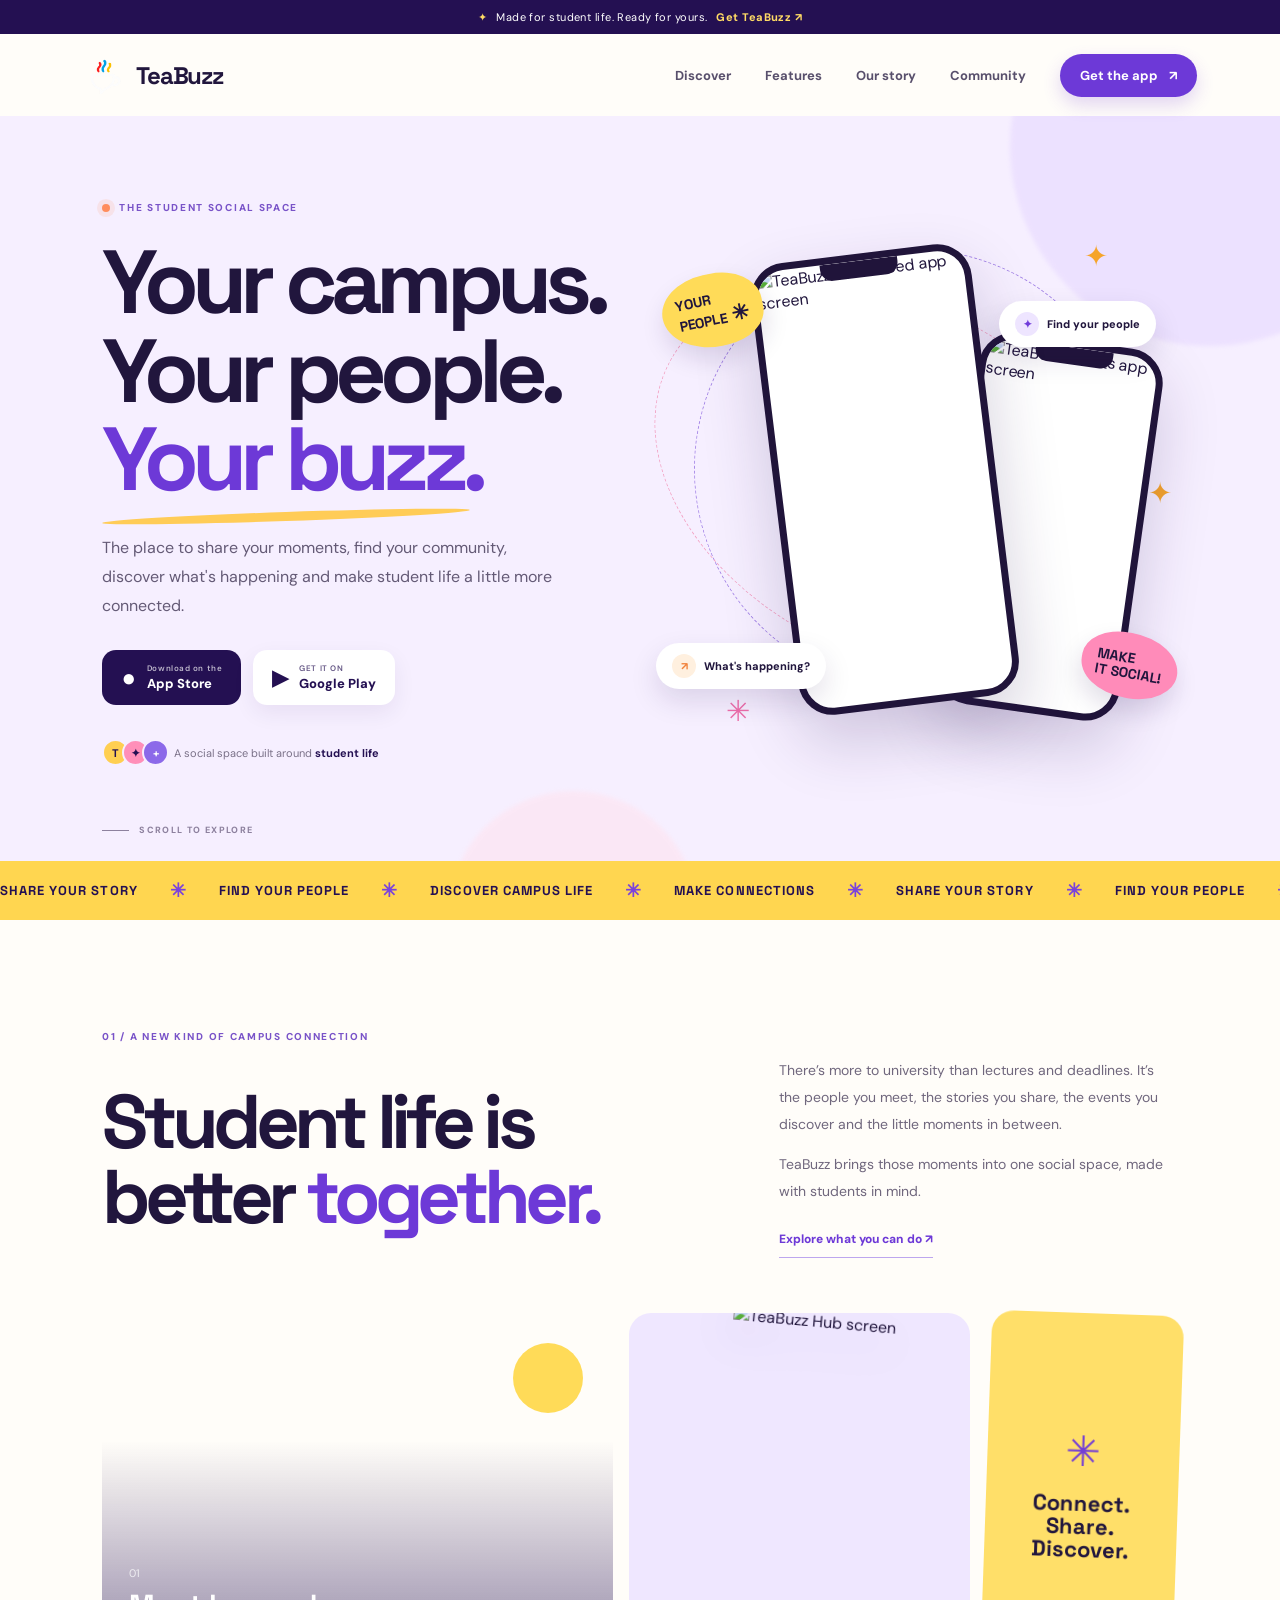
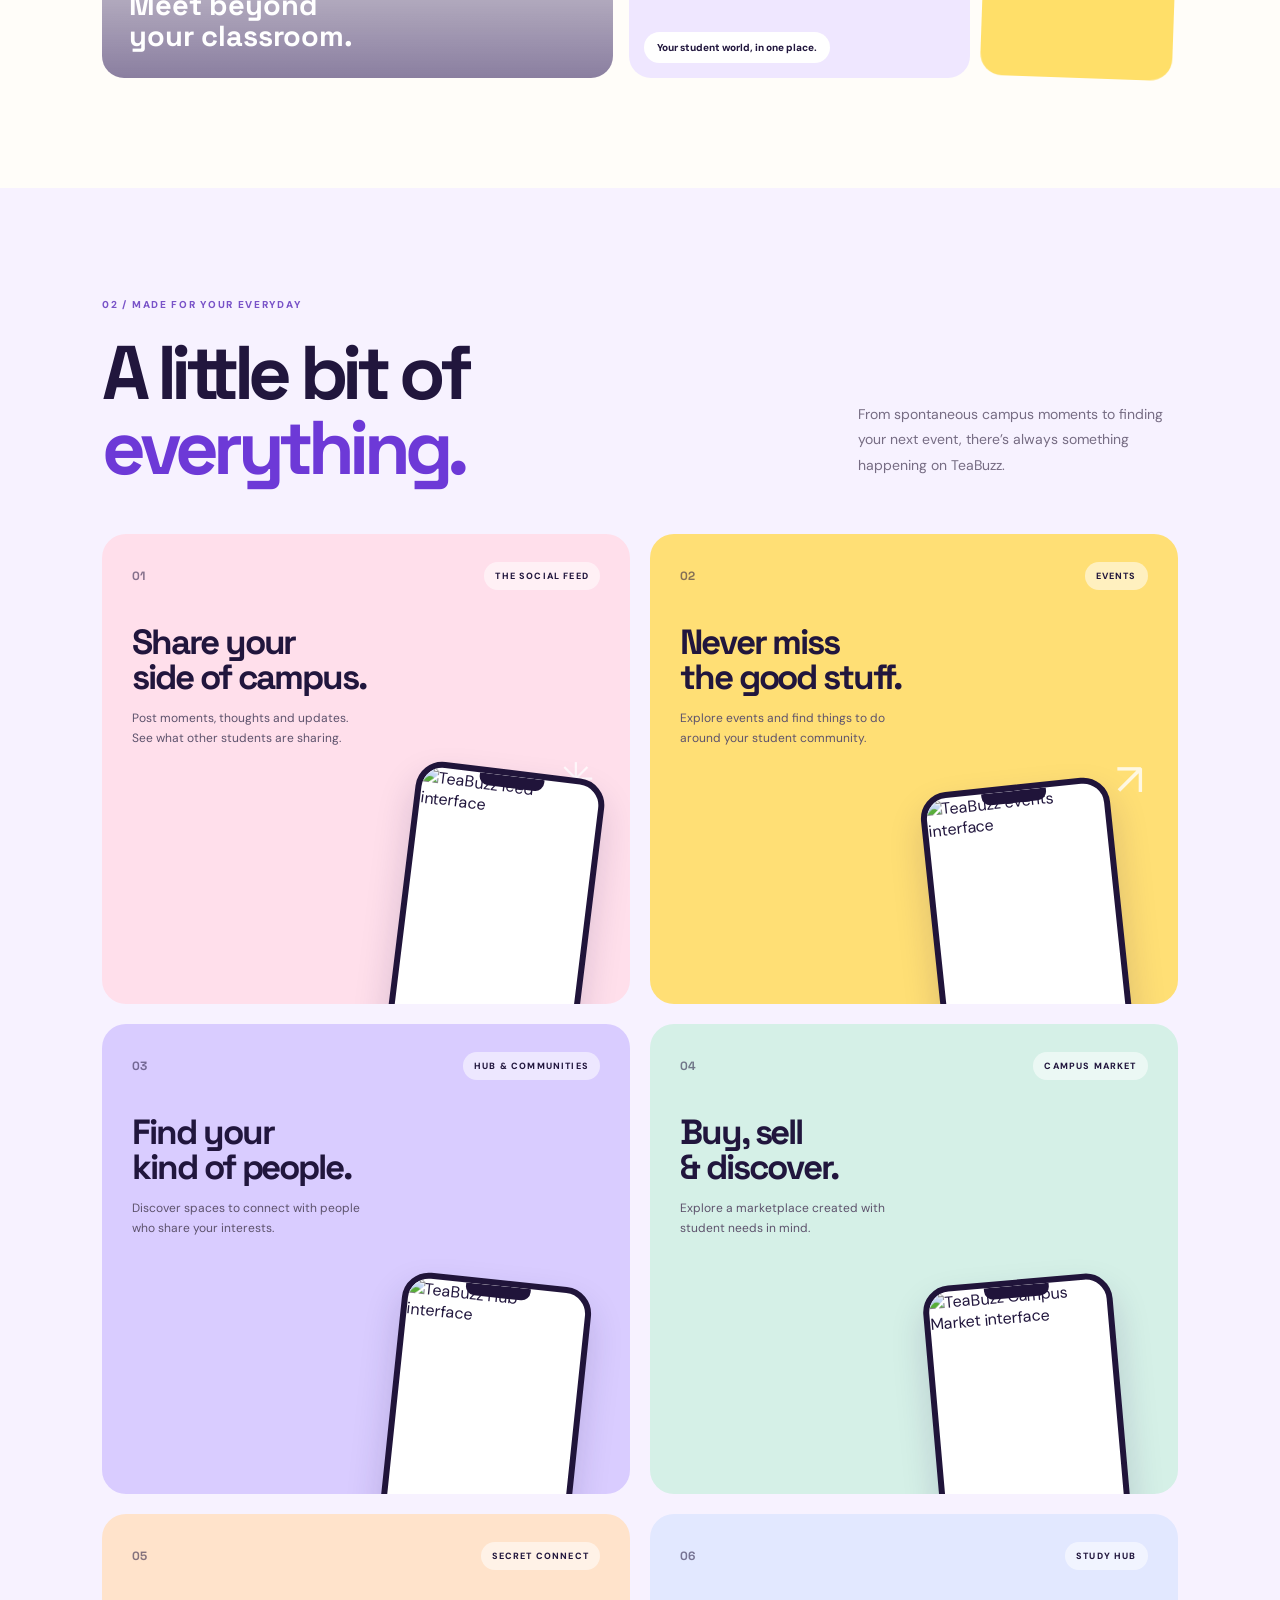
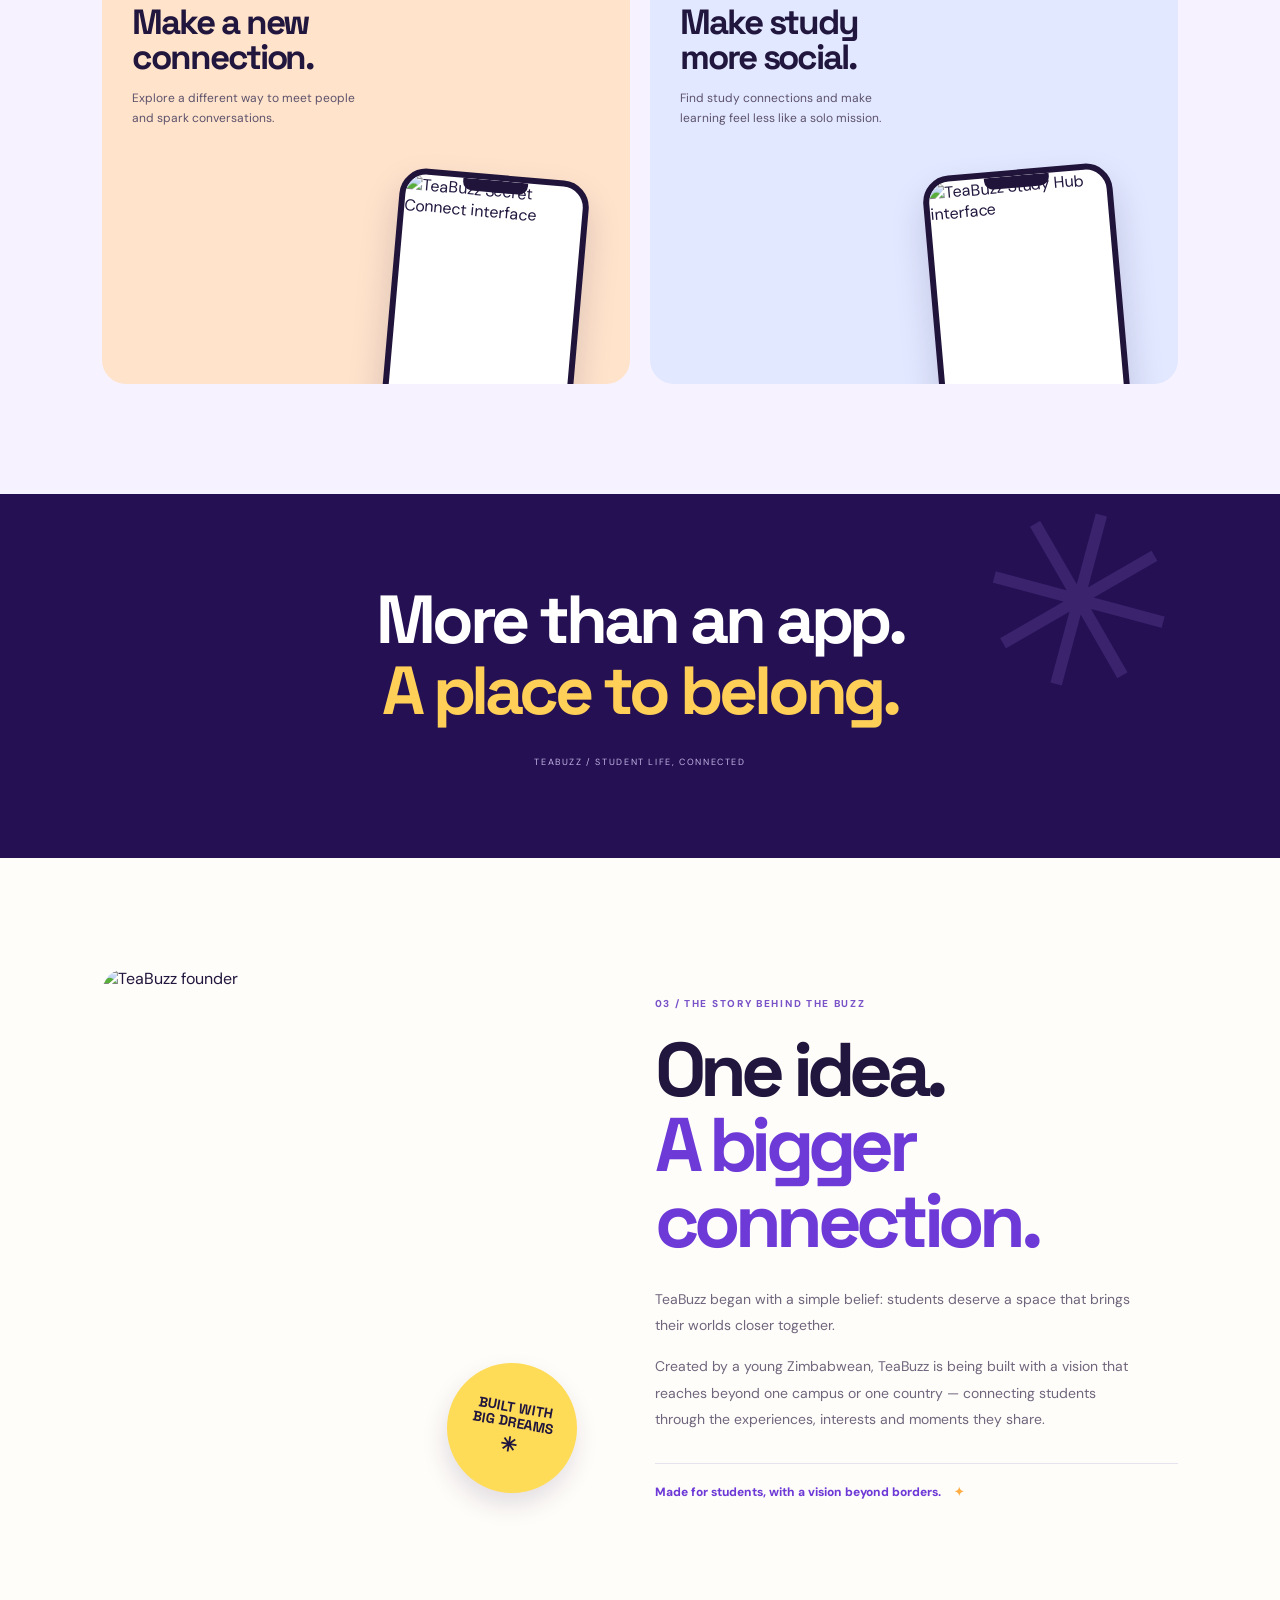
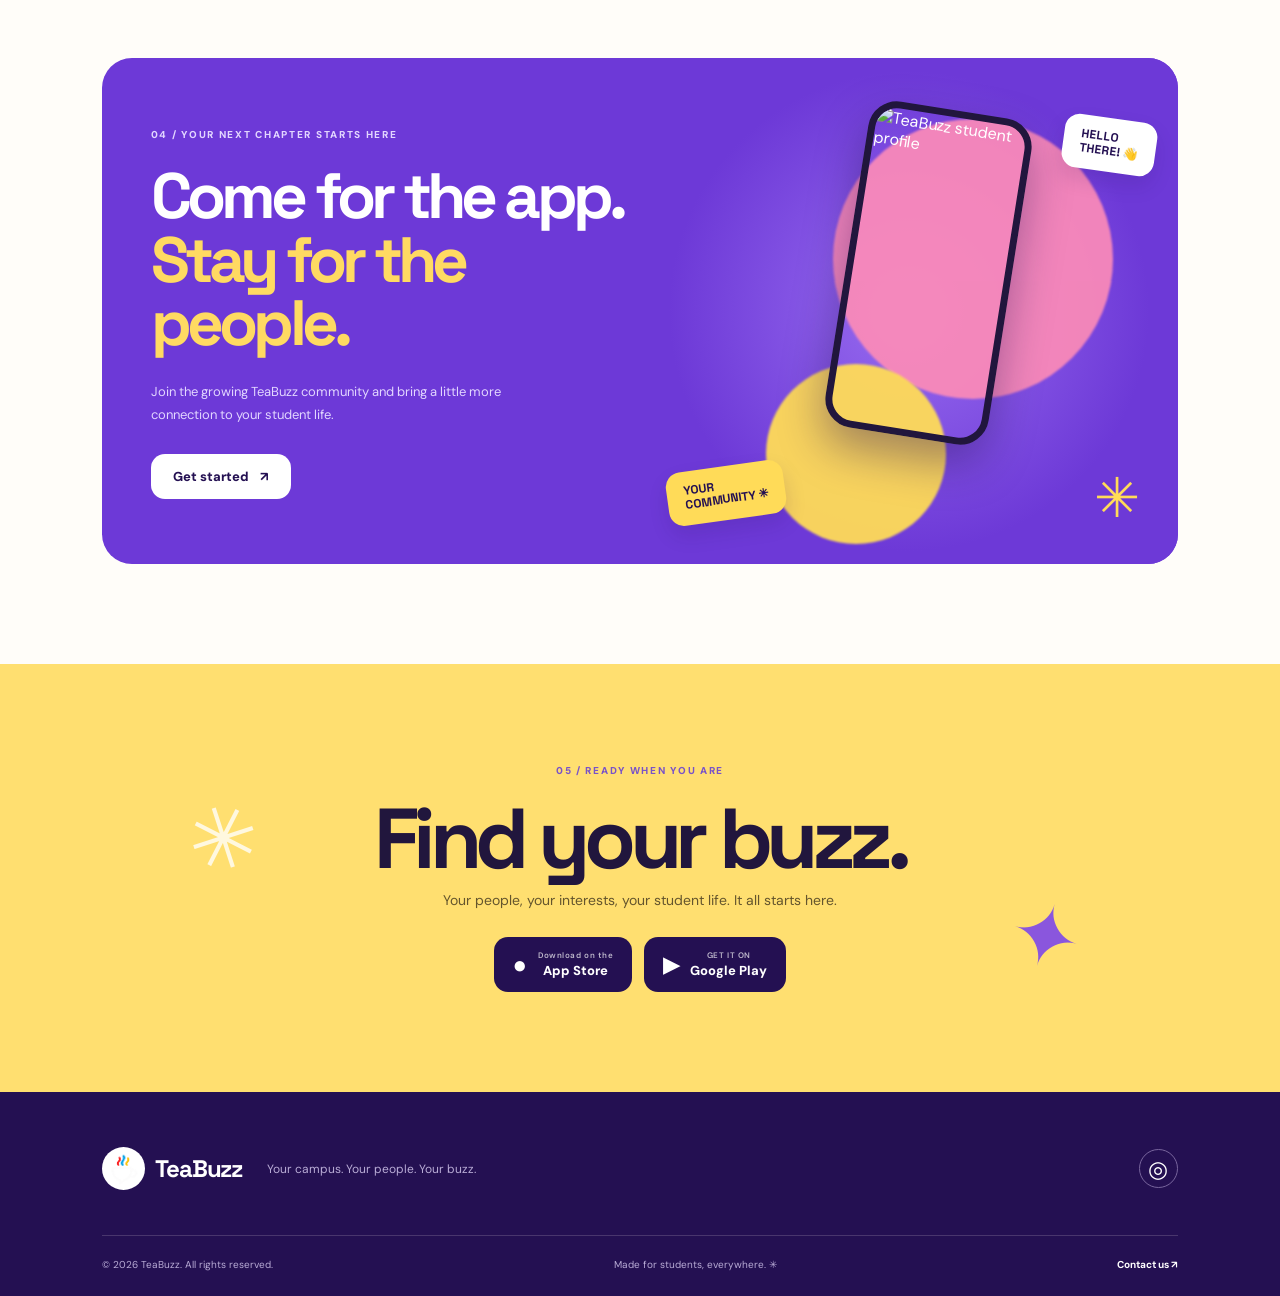
==== index.html @ 96978e74 "Add files via upload" ====
<!doctype html>
<html lang="en">
<head>
  <meta charset="utf-8">
  <meta name="viewport" content="width=device-width, initial-scale=1">
  <meta name="theme-color" content="#241052">
  <meta name="description" content="TeaBuzz is a social platform built for university and college students. Connect, share campus moments, discover events and find your people.">
  <meta property="og:title" content="TeaBuzz — Your Campus. Your People. Your Buzz.">
  <meta property="og:description" content="A social space made for students, wherever they study.">
  <meta property="og:type" content="website">
  <title>TeaBuzz — Your Campus. Your People. Your Buzz.</title>
  <link rel="preconnect" href="https://fonts.googleapis.com">
  <link rel="preconnect" href="https://fonts.gstatic.com" crossorigin>
  <link href="https://fonts.googleapis.com/css2?family=DM+Sans:wght@400;500;600;700;800&family=Space+Grotesk:wght@500;600;700&display=swap" rel="stylesheet">
  <link rel="stylesheet" href="style.css">
</head>
<body>
  <div class="announcement"><span class="spark">✦</span> Made for student life. Ready for yours. <a href="#download">Get TeaBuzz <span>↗</span></a></div>
  <header class="site-header" id="top">
    <a class="brand" href="#top" aria-label="TeaBuzz home">
      <img src="assets/logo.png" alt="TeaBuzz logo"><span>TeaBuzz</span>
    </a>
    <button class="menu-toggle" aria-label="Open navigation" aria-expanded="false"><i></i><i></i></button>
    <nav class="nav">
      <a href="#discover">Discover</a><a href="#features">Features</a><a href="#story">Our story</a><a href="#community">Community</a>
      <a class="nav-cta" href="#download">Get the app <span>↗</span></a>
    </nav>
  </header>

  <main>
    <section class="hero">
      <div class="hero-glow glow-one"></div><div class="hero-glow glow-two"></div>
      <div class="hero-copy reveal">
        <div class="eyebrow"><span class="eyebrow-dot"></span> THE STUDENT SOCIAL SPACE</div>
        <h1>Your campus.<br>Your people.<br><span>Your buzz.</span></h1>
        <p class="hero-intro">The place to share your moments, find your community, discover what's happening and make student life a little more connected.</p>
        <div class="hero-actions">
          <a class="button button-dark" href="https://apps.apple.com/hk/app/teabuzz/id6808042016?l=en-GB" target="_blank" rel="noopener"><span class="store-icon">●</span><span><small>Download on the</small>App Store</span></a>
          <a class="button button-light" href="https://play.google.com/store/apps/details?id=org.teabuzz.app" target="_blank" rel="noopener"><span class="play-icon">▶</span><span><small>GET IT ON</small>Google Play</span></a>
        </div>
        <div class="hero-proof"><div class="avatar-stack"><b>T</b><b>✦</b><b>+</b></div><span>A social space built around <strong>student life</strong></span></div>
      </div>
      <div class="hero-art" aria-label="TeaBuzz app preview">
        <div class="orbit orbit-a"></div><div class="orbit orbit-b"></div>
        <div class="sticker sticker-yellow">YOUR<br>PEOPLE <span>✳</span></div>
        <div class="sticker sticker-pink">MAKE<br>IT SOCIAL!</div>
        <div class="float-pill pill-top"><span class="pill-icon purple">✦</span> Find your people</div>
        <div class="phone phone-main"><div class="phone-notch"></div><img src="assets/feedhomepage.webp" alt="TeaBuzz social feed app screen"></div>
        <div class="phone phone-side"><div class="phone-notch"></div><img src="assets/events-page.webp" alt="TeaBuzz events app screen"></div>
        <div class="float-pill pill-bottom"><span class="pill-icon orange">↗</span> What's happening?</div>
        <div class="sparkle s1">✦</div><div class="sparkle s2">✳</div><div class="sparkle s3">✦</div>
      </div>
      <a class="scroll-cue" href="#discover"><span></span> SCROLL TO EXPLORE</a>
    </section>

    <section class="ticker" aria-label="TeaBuzz highlights"><div class="ticker-track">
      <span>SHARE YOUR STORY</span><b>✳</b><span>FIND YOUR PEOPLE</span><b>✳</b><span>DISCOVER CAMPUS LIFE</span><b>✳</b><span>MAKE CONNECTIONS</span><b>✳</b><span>SHARE YOUR STORY</span><b>✳</b><span>FIND YOUR PEOPLE</span><b>✳</b><span>DISCOVER CAMPUS LIFE</span><b>✳</b>
    </div></section>

    <section class="intro section-pad" id="discover">
      <div class="section-kicker reveal">01 / A NEW KIND OF CAMPUS CONNECTION</div>
      <div class="intro-grid">
        <h2 class="reveal">Student life is<br>better <em>together.</em></h2>
        <div class="intro-text reveal"><p>There’s more to university than lectures and deadlines. It’s the people you meet, the stories you share, the events you discover and the little moments in between.</p><p>TeaBuzz brings those moments into one social space, made with students in mind.</p><a class="text-link" href="#features">Explore what you can do <span>↗</span></a></div>
      </div>
      <div class="photo-band reveal">
        <div class="photo-panel photo-campus"><div class="photo-overlay"><span>01</span><strong>Meet beyond<br>your classroom.</strong></div><div class="shape-sun"></div></div>
        <div class="photo-panel photo-app"><img src="assets/hub-page.webp" alt="TeaBuzz Hub screen"><div class="photo-caption">Your student world, in one place.</div></div>
        <div class="photo-note"><span>✳</span><strong>Connect.<br>Share.<br>Discover.</strong></div>
      </div>
    </section>

    <section class="features section-pad" id="features">
      <div class="features-head">
        <div><div class="section-kicker reveal">02 / MADE FOR YOUR EVERYDAY</div><h2 class="reveal">A little bit of<br><em>everything.</em></h2></div>
        <p class="reveal">From spontaneous campus moments to finding your next event, there’s always something happening on TeaBuzz.</p>
      </div>
      <div class="feature-grid">
        <article class="feature-card card-feed reveal"><div class="feature-top"><span class="feature-number">01</span><span class="feature-tag">THE SOCIAL FEED</span></div><h3>Share your<br>side of campus.</h3><p>Post moments, thoughts and updates. See what other students are sharing.</p><div class="screen-wrap screen-feed"><img src="assets/feedhomepage.webp" alt="TeaBuzz feed interface"></div><span class="card-doodle">✳</span></article>
        <article class="feature-card card-events reveal"><div class="feature-top"><span class="feature-number">02</span><span class="feature-tag">EVENTS</span></div><h3>Never miss<br>the good stuff.</h3><p>Explore events and find things to do around your student community.</p><div class="screen-wrap screen-events"><img src="assets/events-page.webp" alt="TeaBuzz events interface"></div><span class="card-doodle">↗</span></article>
        <article class="feature-card card-hub reveal"><div class="feature-top"><span class="feature-number">03</span><span class="feature-tag">HUB & COMMUNITIES</span></div><h3>Find your<br>kind of people.</h3><p>Discover spaces to connect with people who share your interests.</p><div class="screen-wrap screen-hub"><img src="assets/hub-page.webp" alt="TeaBuzz Hub interface"></div></article>
        <article class="feature-card card-market reveal"><div class="feature-top"><span class="feature-number">04</span><span class="feature-tag">CAMPUS MARKET</span></div><h3>Buy, sell<br>& discover.</h3><p>Explore a marketplace created with student needs in mind.</p><div class="screen-wrap screen-market"><img src="assets/marketplace.webp" alt="TeaBuzz Campus Market interface"></div></article>
        <article class="feature-card card-connect reveal"><div class="feature-top"><span class="feature-number">05</span><span class="feature-tag">SECRET CONNECT</span></div><h3>Make a new<br>connection.</h3><p>Explore a different way to meet people and spark conversations.</p><div class="screen-wrap screen-connect"><img src="assets/secret-connect-page.webp" alt="TeaBuzz Secret Connect interface"></div></article>
        <article class="feature-card card-study reveal"><div class="feature-top"><span class="feature-number">06</span><span class="feature-tag">STUDY HUB</span></div><h3>Make study<br>more social.</h3><p>Find study connections and make learning feel less like a solo mission.</p><div class="screen-wrap screen-study"><img src="assets/study-hub.webp" alt="TeaBuzz Study Hub interface"></div></article>
      </div>
    </section>

    <section class="marquee-quote"><div class="quote-shape">✳</div><p>More than an app.<br><em>A place to belong.</em></p><span>TEABUZZ / STUDENT LIFE, CONNECTED</span></section>

    <section class="story section-pad" id="story">
      <div class="story-image reveal"><img src="assets/founders-picture.webp" alt="TeaBuzz founder"><div class="story-stamp">BUILT WITH<br>BIG DREAMS <span>✳</span></div></div>
      <div class="story-copy reveal"><div class="section-kicker">03 / THE STORY BEHIND THE BUZZ</div><h2>One idea.<br><em>A bigger<br>connection.</em></h2><p>TeaBuzz began with a simple belief: students deserve a space that brings their worlds closer together.</p><p>Created by a young Zimbabwean, TeaBuzz is being built with a vision that reaches beyond one campus or one country — connecting students through the experiences, interests and moments they share.</p><div class="story-signoff">Made for students, with a vision beyond borders. <span>✦</span></div></div>
    </section>

    <section class="community section-pad" id="community">
      <div class="community-card reveal">
        <div class="community-copy"><div class="section-kicker light-kicker">04 / YOUR NEXT CHAPTER STARTS HERE</div><h2>Come for the app.<br><em>Stay for the people.</em></h2><p>Join the growing TeaBuzz community and bring a little more connection to your student life.</p><a class="button button-white" href="#download">Get started <span>↗</span></a></div>
        <div class="community-art"><div class="blob blob-one"></div><div class="blob blob-two"></div><div class="mini-phone"><img src="assets/profile-page.webp" alt="TeaBuzz student profile"></div><div class="community-bubble bubble-a">HELLO<br>THERE! 👋</div><div class="community-bubble bubble-b">YOUR<br>COMMUNITY ✳</div><div class="community-star">✳</div></div>
      </div>
    </section>

    <section class="download section-pad" id="download">
      <div class="download-inner reveal"><div class="section-kicker">05 / READY WHEN YOU ARE</div><h2>Find your buzz.</h2><p>Your people, your interests, your student life. It all starts here.</p><div class="hero-actions centered">
        <a class="button button-dark" href="https://apps.apple.com/hk/app/teabuzz/id6808042016?l=en-GB" target="_blank" rel="noopener"><span class="store-icon">●</span><span><small>Download on the</small>App Store</span></a>
        <a class="button button-dark" href="https://play.google.com/store/apps/details?id=org.teabuzz.app" target="_blank" rel="noopener"><span class="play-icon">▶</span><span><small>GET IT ON</small>Google Play</span></a>
      </div><div class="download-doodle doodle-left">✳</div><div class="download-doodle doodle-right">✦</div></div>
    </section>
  </main>

  <footer class="footer">
    <div class="footer-main"><a class="brand footer-brand" href="#top"><img src="assets/logo.png" alt=""><span>TeaBuzz</span></a><p>Your campus. Your people. Your buzz.</p><div class="footer-social"><a href="https://www.instagram.com/teabu_zz/" target="_blank" rel="noopener" aria-label="Instagram">◎</a></div></div>
    <div class="footer-bottom"><span>© <span id="year"></span> TeaBuzz. All rights reserved.</span><span>Made for students, everywhere. ✳</span><a href="mailto:blackishtechnologies@gmail.com">Contact us ↗</a></div>
  </footer>
  <script src="script.js"></script>
</body>
</html>
---- style.css ----
*{box-sizing:border-box}html{scroll-behavior:smooth}body{margin:0;color:#21163d;background:#fffdf9;font-family:"DM Sans",sans-serif;overflow-x:hidden}a{color:inherit;text-decoration:none}img{display:block;max-width:100%}:root{--purple:#6d39d7;--deep:#241052;--pink:#ff6fae;--yellow:#ffd84f;--orange:#ff9555;--cream:#fff7e9;--ink:#21163d}.announcement{height:34px;background:#241052;color:#fff;text-align:center;font-size:11px;letter-spacing:.04em;display:flex;align-items:center;justify-content:center;gap:9px}.announcement a{font-weight:800;color:#ffdb65}.announcement .spark{color:#ffdb65}.site-header{height:82px;padding:0 6.5%;display:flex;align-items:center;justify-content:space-between;background:#fffdf9;position:relative;z-index:20}.brand{display:flex;align-items:center;gap:10px;font-family:"Space Grotesk";font-weight:700;font-size:24px;letter-spacing:-1.2px}.brand img{width:43px;height:43px;object-fit:contain}.nav{display:flex;align-items:center;gap:34px;font-size:13px;font-weight:700}.nav>a:not(.nav-cta){opacity:.75;transition:.2s}.nav>a:hover{color:var(--purple);opacity:1}.nav-cta{background:var(--purple);color:white;padding:13px 20px;border-radius:30px;box-shadow:0 8px 18px #6d39d733}.nav-cta span{margin-left:8px}.menu-toggle{display:none}.hero{min-height:690px;padding:85px 8% 95px;background:#f6efff;display:grid;grid-template-columns:1fr 1fr;align-items:center;position:relative;overflow:hidden}.hero-copy{position:relative;z-index:3;max-width:570px}.eyebrow,.section-kicker{font-size:10px;letter-spacing:.17em;font-weight:800;color:#7953c8}.eyebrow{display:flex;align-items:center;gap:9px}.eyebrow-dot{width:8px;height:8px;background:#ff8d5d;border-radius:50%;box-shadow:0 0 0 5px #ff8d5d22}.hero h1,.intro h2,.features h2,.story h2,.community h2,.download h2{font-family:"Space Grotesk";font-weight:700;letter-spacing:-.075em;line-height:.99;margin:24px 0}.hero h1{font-size:clamp(58px,7vw,98px)}.hero h1 span{color:var(--purple);position:relative}.hero h1 span:after{content:"";position:absolute;left:0;right:3%;height:9px;background:#ffcc57;bottom:-5px;border-radius:50%;transform:rotate(-2deg);z-index:-1}.hero-intro{font-size:16px;line-height:1.8;color:#645a76;max-width:450px;margin:30px 0}.hero-actions{display:flex;gap:12px;flex-wrap:wrap}.button{display:inline-flex;align-items:center;gap:11px;padding:12px 19px;border-radius:14px;font-weight:800;font-size:13px;transition:transform .25s,box-shadow .25s}.button:hover{transform:translateY(-4px);box-shadow:0 14px 24px #24105222}.button small{display:block;font-size:8px;letter-spacing:.07em;font-weight:600;opacity:.7;margin-bottom:2px}.button-dark{background:#241052;color:white}.button-light{background:#fff;color:#241052;box-shadow:0 8px 22px #24105212}.store-icon{font-size:24px}.play-icon{font-size:21px}.hero-proof{display:flex;align-items:center;gap:12px;margin-top:34px;color:#7a7188;font-size:11px}.hero-proof strong{color:#241052}.avatar-stack{display:flex}.avatar-stack b{width:27px;height:27px;border-radius:50%;background:#ffcf52;border:2px solid #f6efff;display:grid;place-items:center;margin-right:-7px;font-size:11px;color:#241052}.avatar-stack b:nth-child(2){background:#ff8fb9}.avatar-stack b:nth-child(3){background:#8c69e9;color:white}.hero-art{height:510px;position:relative;z-index:2}.phone{position:absolute;background:#fff;border:7px solid #20143a;border-radius:35px;overflow:hidden;box-shadow:0 28px 65px #2b175733}.phone img{width:100%;height:100%;object-fit:cover;object-position:top}.phone-main{width:222px;height:455px;left:25%;top:23px;transform:rotate(-7deg);z-index:3}.phone-side{width:185px;height:375px;left:59%;top:110px;transform:rotate(8deg);z-index:2}.phone-notch{position:absolute;z-index:2;width:78px;height:17px;background:#20143a;top:0;left:50%;transform:translateX(-50%);border-radius:0 0 12px 12px}.orbit{position:absolute;border:1px dashed #a98be8;border-radius:50%;width:440px;height:440px;left:10%;top:20px;transform:rotate(-18deg)}.orbit-b{width:500px;height:350px;left:0;top:75px;transform:rotate(28deg);border-color:#f3a8c8}.sticker{position:absolute;z-index:5;font-family:"Space Grotesk";font-size:14px;font-weight:700;line-height:1.05;padding:18px 15px;box-shadow:0 12px 24px #24105222}.sticker-yellow{background:#ffdb58;left:4%;top:45px;transform:rotate(-12deg);border-radius:50% 48% 44% 55%;}.sticker-yellow span{font-size:21px}.sticker-pink{background:#ff8bb9;right:0;bottom:40px;transform:rotate(10deg);border-radius:45% 55% 48% 52%}.float-pill{position:absolute;z-index:6;background:#fff;border-radius:30px;padding:11px 16px;box-shadow:0 12px 28px #24105220;font-size:11px;font-weight:800;display:flex;align-items:center;gap:8px}.pill-top{right:4%;top:72px}.pill-bottom{left:3%;bottom:50px}.pill-icon{width:24px;height:24px;border-radius:50%;display:grid;place-items:center}.purple{background:#eee5ff;color:#713cda}.orange{background:#fff0df;color:#f1843e}.sparkle{position:absolute;color:#f5a42b;font-size:29px}.s1{right:13%;top:8px}.s2{left:16%;bottom:9px;color:#ed6eaa}.s3{right:1%;top:48%}.hero-glow{position:absolute;border-radius:50%;filter:blur(2px);opacity:.55}.glow-one{width:400px;height:400px;background:#e5d6ff;right:-130px;top:-170px}.glow-two{width:250px;height:250px;background:#ffe2ee;left:35%;bottom:-180px}.scroll-cue{position:absolute;bottom:25px;left:8%;font-size:9px;letter-spacing:.15em;font-weight:800;color:#8d819e;display:flex;align-items:center;gap:10px}.scroll-cue span{width:27px;height:1px;background:#8d819e}.ticker{overflow:hidden;background:#ffd650;padding:17px 0;color:#241052}.ticker-track{display:flex;align-items:center;justify-content:space-around;gap:32px;white-space:nowrap;font-family:"Space Grotesk";font-weight:700;font-size:13px;letter-spacing:.08em;animation:marquee 26s linear infinite}.ticker b{font-size:19px;color:#7b42dc}@keyframes marquee{to{transform:translateX(-25%)}}.section-pad{padding:110px 8%}.intro{background:#fffdf9}.intro-grid{display:grid;grid-template-columns:1fr .7fr;gap:10%;align-items:end}.intro h2,.features h2,.story h2{font-size:clamp(48px,6vw,76px)}em{font-style:normal;color:var(--purple)}.intro-text{max-width:440px;color:#70677d;font-size:14px;line-height:1.9}.text-link{display:inline-block;margin-top:10px;font-size:12px;font-weight:800;color:var(--purple);border-bottom:1px solid #bda6ee;padding-bottom:6px}.photo-band{height:365px;display:grid;grid-template-columns:1.2fr .8fr .45fr;gap:16px;margin-top:55px;position:relative}.photo-panel{position:relative;border-radius:22px;overflow:hidden}.photo-campus{background:linear-gradient(135deg,#ff9b72,#f05e9a 55%,#6937ce);background-image:linear-gradient(0deg,#24105288,transparent 65%),url("https://images.unsplash.com/photo-1523240795612-9a054b0db644?auto=format&fit=crop&w=1200&q=85");background-position:center;background-size:cover}.photo-overlay{position:absolute;left:27px;bottom:27px;color:#fff;display:grid;gap:10px}.photo-overlay span{font-size:11px;opacity:.75}.photo-overlay strong{font-family:"Space Grotesk";font-size:29px;line-height:1.05}.shape-sun{position:absolute;right:30px;top:30px;width:70px;height:70px;border-radius:50%;background:#ffdb58;mix-blend-mode:screen}.photo-app{background:#efe7ff;display:flex;justify-content:center;align-items:center}.photo-app img{height:115%;width:auto;max-width:85%;object-fit:contain;object-position:top;filter:drop-shadow(0 15px 20px #24105222);transform:rotate(5deg) translateY(24px)}.photo-caption{position:absolute;bottom:15px;left:15px;background:#fff;padding:9px 13px;border-radius:30px;font-size:10px;font-weight:800}.photo-note{border-radius:22px;background:#ffdf69;display:flex;flex-direction:column;justify-content:center;align-items:center;text-align:center;font-family:"Space Grotesk";font-size:22px;line-height:1.05;transform:rotate(2deg)}.photo-note span{font-size:42px;color:#743ed5;margin-bottom:18px}.features{background:#f7f2ff}.features-head{display:flex;justify-content:space-between;align-items:end;margin-bottom:48px}.features-head h2{margin-bottom:0}.features-head>p{max-width:320px;color:#766c83;font-size:14px;line-height:1.8;margin-bottom:8px}.feature-grid{display:grid;grid-template-columns:repeat(2,1fr);gap:20px}.feature-card{min-height:470px;border-radius:24px;padding:28px 30px;position:relative;overflow:hidden}.feature-top{display:flex;justify-content:space-between;align-items:center;position:relative;z-index:2}.feature-number{font-family:"Space Grotesk";font-size:12px;font-weight:700;opacity:.55}.feature-tag{font-size:9px;letter-spacing:.13em;font-weight:800;padding:8px 11px;border-radius:20px;background:#ffffff8a}.feature-card h3{font-family:"Space Grotesk";font-size:35px;line-height:1.02;letter-spacing:-.06em;margin:35px 0 12px;position:relative;z-index:2}.feature-card p{font-size:12px;line-height:1.7;max-width:230px;color:#5d526c;position:relative;z-index:2}.card-feed{background:#ffdfeb}.card-events{background:#ffdf75}.card-hub{background:#d9ccff}.card-market{background:#d5f0e7}.card-connect{background:#ffe3cb}.card-study{background:#e2e8ff}.screen-wrap{position:absolute;right:8%;bottom:-95px;width:190px;height:330px;border:6px solid #20143a;border-radius:27px;overflow:hidden;background:white;box-shadow:0 18px 35px #2410522b;transform:rotate(7deg);z-index:1}.screen-wrap:before{content:"";position:absolute;z-index:2;top:0;left:50%;transform:translateX(-50%);width:65px;height:12px;border-radius:0 0 9px 9px;background:#20143a}.screen-wrap img{width:100%;height:100%;object-fit:cover;object-position:top}.screen-events{transform:rotate(-6deg);right:10%;bottom:-110px}.screen-hub{transform:rotate(6deg);right:10%;bottom:-115px}.screen-market{transform:rotate(-5deg);right:10%;bottom:-115px}.screen-connect{transform:rotate(5deg);right:10%;bottom:-120px}.screen-study{transform:rotate(-5deg);right:10%;bottom:-115px}.card-doodle{position:absolute;right:35px;top:46%;font-size:45px;color:#fff;opacity:.8}.marquee-quote{background:#241052;color:white;text-align:center;padding:90px 20px;position:relative;overflow:hidden}.marquee-quote p{font-family:"Space Grotesk";font-size:clamp(38px,5.5vw,68px);font-weight:700;letter-spacing:-.06em;line-height:1.05;margin:0;position:relative;z-index:2}.marquee-quote em{color:#ffcf58}.marquee-quote>span{display:block;font-size:9px;letter-spacing:.18em;color:#c3b4e5;margin-top:30px}.quote-shape{position:absolute;font-size:240px;color:#3b236e;right:8%;top:-45px;transform:rotate(15deg)}.story{display:grid;grid-template-columns:.85fr 1fr;gap:10%;align-items:center;background:#fffdf9}.story-image{height:560px;position:relative}.story-image>img{width:100%;height:100%;object-fit:cover;object-position:center 25%;border-radius:25px}.story-stamp{position:absolute;right:-30px;bottom:35px;background:#ffdc58;border-radius:50%;width:130px;height:130px;display:grid;place-content:center;text-align:center;font-family:"Space Grotesk";font-size:14px;font-weight:700;line-height:1.05;transform:rotate(10deg);box-shadow:0 12px 25px #24105222}.story-stamp span{font-size:20px;margin-top:5px}.story-copy h2{margin:22px 0 28px}.story-copy p{font-size:14px;line-height:1.9;color:#6f667d;max-width:480px}.story-signoff{margin-top:30px;padding-top:20px;border-top:1px solid #e8e1ee;font-size:12px;font-weight:800;color:#6d39d7}.story-signoff span{margin-left:10px;color:#ffad45}.community{padding-top:20px;padding-bottom:100px;background:#fffdf9}.community-card{background:#6d39d7;min-height:430px;border-radius:30px;color:white;display:grid;grid-template-columns:1fr 1fr;overflow:hidden;position:relative}.community-copy{padding:70px 0 65px 9%;position:relative;z-index:2}.light-kicker{color:#e2d6ff}.community h2{font-size:clamp(43px,5vw,64px);margin:24px 0}.community h2 em{color:#ffda62}.community-copy p{max-width:390px;font-size:13px;line-height:1.8;color:#e2d6ff;margin-bottom:28px}.button-white{background:#fff;color:#241052;padding:14px 22px}.community-art{position:relative;min-height:430px;background:radial-gradient(circle at 50% 50%,#986cf0,#6d39d7 65%)}.blob{position:absolute;border-radius:50%;filter:blur(1px)}.blob-one{width:280px;height:280px;background:#ff8cb7;right:12%;top:12%;opacity:.9}.blob-two{width:180px;height:180px;background:#ffdb58;right:43%;bottom:4%;opacity:.95}.mini-phone{position:absolute;width:165px;height:330px;border:7px solid #21163d;border-radius:29px;overflow:hidden;right:31%;top:50px;transform:rotate(9deg);z-index:2;box-shadow:0 20px 45px #24105266}.mini-phone img{height:100%;width:100%;object-fit:cover;object-position:top}.community-bubble{position:absolute;background:#fff;color:#241052;padding:13px 17px;border-radius:15px;font-family:"Space Grotesk";font-weight:700;font-size:12px;line-height:1.15;z-index:3;box-shadow:0 10px 20px #24105222}.bubble-a{top:60px;right:4%;transform:rotate(8deg)}.bubble-b{bottom:45px;left:5%;transform:rotate(-8deg);background:#ffdb58}.community-star{position:absolute;color:#ffdb58;font-size:55px;right:7%;bottom:30px}.download{background:#ffdf70;text-align:center;padding-top:100px;padding-bottom:100px}.download-inner{position:relative}.download h2{font-size:clamp(55px,7vw,85px);margin:20px 0 10px}.download p{font-size:14px;color:#64552d;margin:0 0 28px}.centered{justify-content:center}.download-doodle{position:absolute;font-size:85px;color:#fff8df}.doodle-left{left:8%;top:20px;transform:rotate(-18deg)}.doodle-right{right:9%;bottom:0;color:#8a56dd;transform:rotate(16deg)}.footer{background:#241052;color:white;padding:55px 8% 25px}.footer-main{display:flex;align-items:center;gap:25px;padding-bottom:45px}.footer-brand{color:white}.footer-brand img{background:white;border-radius:50%;padding:3px}.footer-main p{font-size:12px;color:#b9acd6;margin:0}.footer-social{margin-left:auto}.footer-social a{display:grid;place-items:center;width:39px;height:39px;border:1px solid #78659d;border-radius:50%;font-size:23px}.footer-bottom{border-top:1px solid #49366d;padding-top:22px;display:flex;justify-content:space-between;gap:20px;color:#b9acd6;font-size:10px}.footer-bottom a{color:#fff;font-weight:700}.reveal{opacity:0;transform:translateY(28px);transition:opacity .75s ease,transform .75s cubic-bezier(.2,.7,.2,1)}.reveal.visible{opacity:1;transform:translateY(0)}@media(max-width:900px){.hero{padding-left:6%;padding-right:6%;grid-template-columns:1fr 1fr}.hero-art{transform:scale(.88);transform-origin:center}.nav{gap:18px}.section-pad{padding:85px 6%}.photo-band{grid-template-columns:1fr .8fr .4fr}.feature-card{min-height:440px}.story{gap:7%}}@media(max-width:680px){.announcement{font-size:9px}.site-header{height:70px;padding:0 5%}.brand{font-size:21px}.brand img{width:37px;height:37px}.menu-toggle{display:flex;flex-direction:column;gap:5px;border:0;background:none;padding:10px}.menu-toggle i{width:23px;height:2px;background:#241052;display:block}.nav{display:none;position:absolute;top:70px;left:0;right:0;background:#fffdf9;padding:20px 6% 25px;box-shadow:0 15px 20px #24105212;flex-direction:column;align-items:stretch;gap:20px}.nav.open{display:flex}.nav-cta{text-align:center}.hero{display:flex;flex-direction:column;align-items:stretch;padding:65px 7% 75px;min-height:0}.hero h1{font-size:clamp(55px,15vw,76px);margin-top:20px}.hero-intro{font-size:14px;margin:24px 0}.hero-art{height:410px;width:100%;transform:scale(.83);transform-origin:top center;margin:20px 0 -45px}.phone-main{width:190px;height:390px;left:23%}.phone-side{width:155px;height:320px;left:57%;top:80px}.orbit{width:370px;height:370px;left:0}.orbit-b{width:400px;height:300px}.sticker-yellow{left:0;top:35px}.sticker-pink{right:0;bottom:10px}.pill-top{right:0;top:55px}.pill-bottom{left:0;bottom:10px}.scroll-cue{left:7%;bottom:22px}.ticker-track{font-size:11px;gap:22px}.section-pad{padding:75px 7%}.intro-grid{grid-template-columns:1fr;gap:5px}.intro h2,.features h2,.story h2{font-size:54px}.intro-text{font-size:13px}.photo-band{height:auto;grid-template-columns:1fr 1fr;grid-template-rows:260px 170px;margin-top:35px;gap:10px}.photo-campus{grid-column:1/3}.photo-app img{height:140%;transform:rotate(4deg) translateY(20px)}.photo-note{font-size:17px}.photo-note span{font-size:30px;margin-bottom:9px}.features-head{display:block}.features-head>p{margin-top:25px}.feature-grid{grid-template-columns:1fr;gap:14px}.feature-card{min-height:420px;padding:23px}.feature-card h3{font-size:32px;margin-top:30px}.screen-wrap{width:170px;height:300px;right:8%;bottom:-95px}.marquee-quote{padding:75px 15px}.marquee-quote p{font-size:43px}.quote-shape{font-size:150px;right:-15px;top:0}.story{grid-template-columns:1fr;gap:45px}.story-image{height:430px;margin-right:18px}.story-stamp{width:110px;height:110px;right:-18px;font-size:12px}.story-copy p{font-size:13px}.community{padding-top:0;padding-bottom:75px}.community-card{grid-template-columns:1fr}.community-copy{padding:55px 8% 30px}.community h2{font-size:47px}.community-art{min-height:340px}.mini-phone{width:140px;height:280px;right:32%;top:35px}.blob-one{width:220px;height:220px;right:12%;top:10%}.blob-two{width:140px;height:140px;right:48%;bottom:0}.bubble-a{right:4%;top:40px}.bubble-b{left:4%;bottom:35px}.download{padding:75px 7%}.download h2{font-size:60px}.download-doodle{font-size:45px;opacity:.7}.doodle-left{left:-2%;top:0}.doodle-right{right:-2%;bottom:-15px}.footer{padding:45px 7% 22px}.footer-main{flex-wrap:wrap;gap:15px}.footer-main p{width:100%;order:3}.footer-social{margin-left:auto}.footer-bottom{flex-direction:column;gap:12px}.hero-actions .button{flex:1;justify-content:center;min-width:145px}}@media(prefers-reduced-motion:reduce){*,*:before,*:after{scroll-behavior:auto!important;animation-duration:.01ms!important;transition-duration:.01ms!important}.reveal{opacity:1;transform:none}}
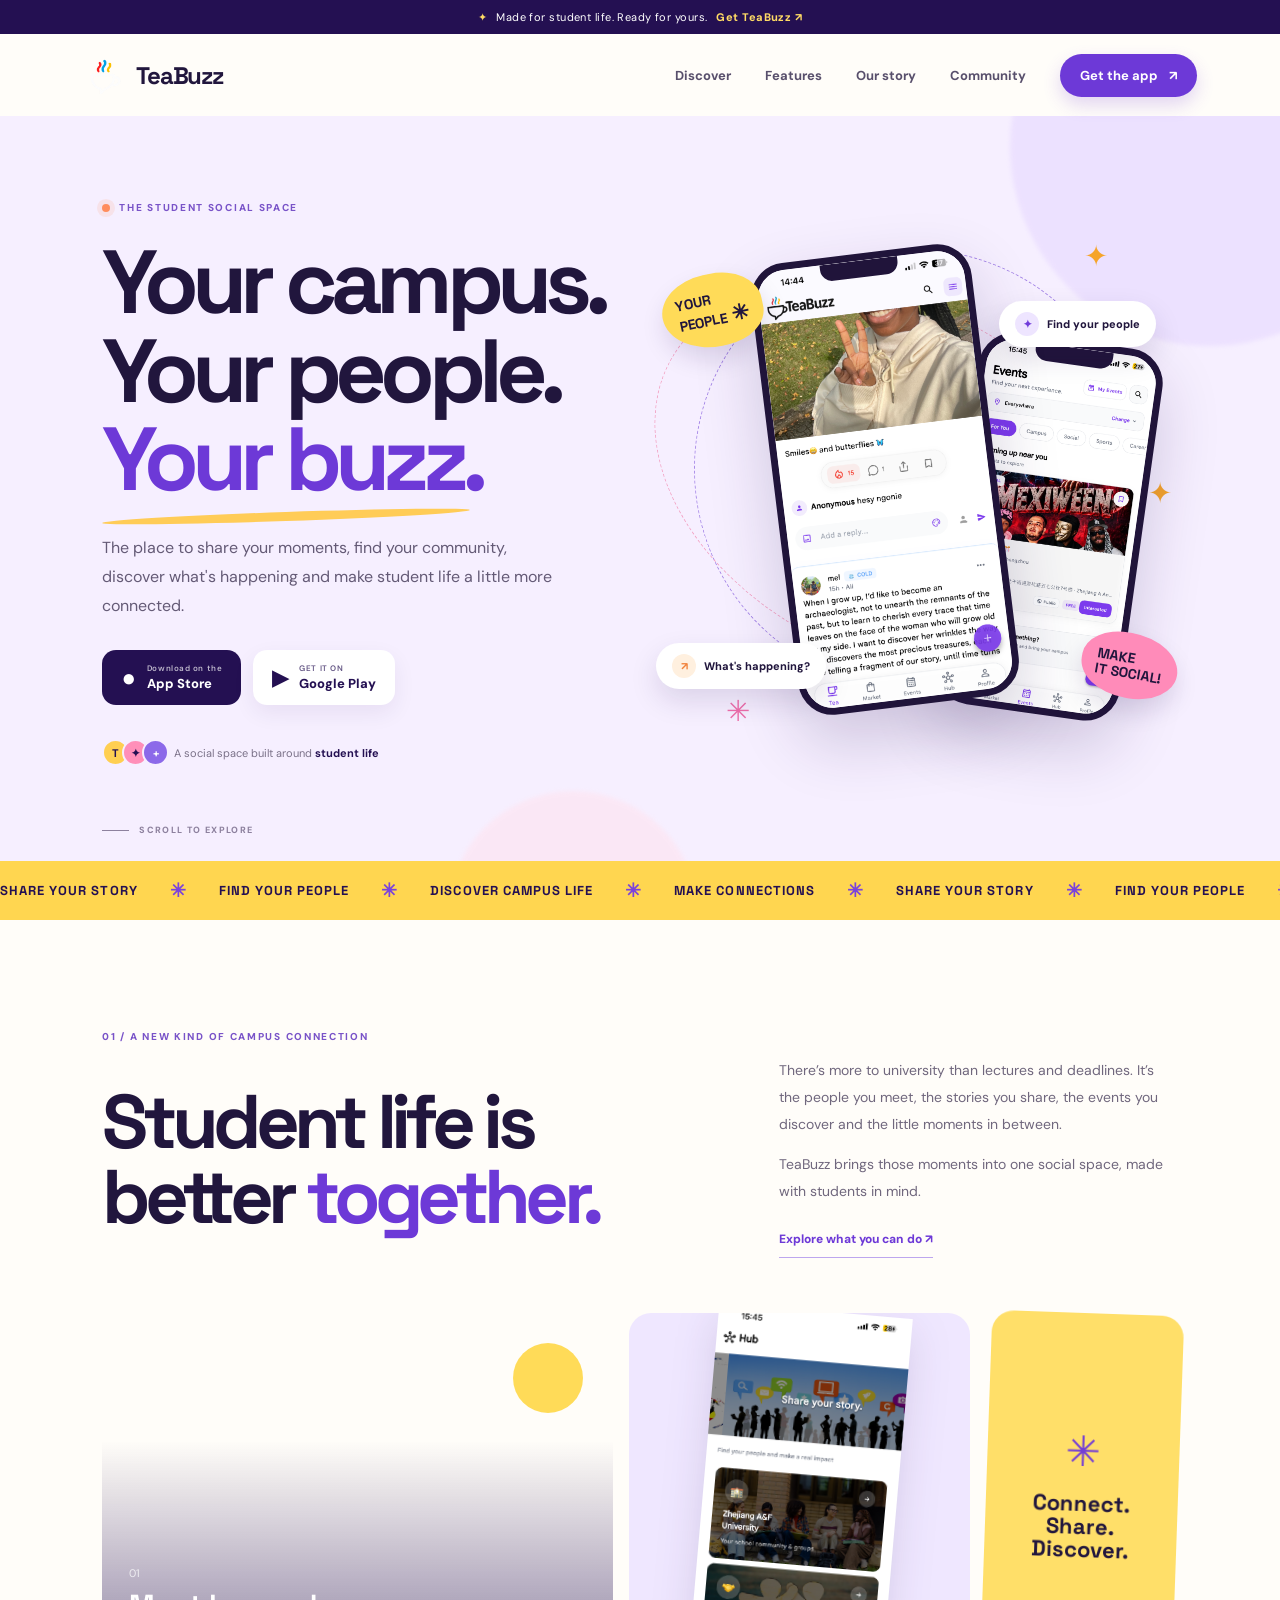
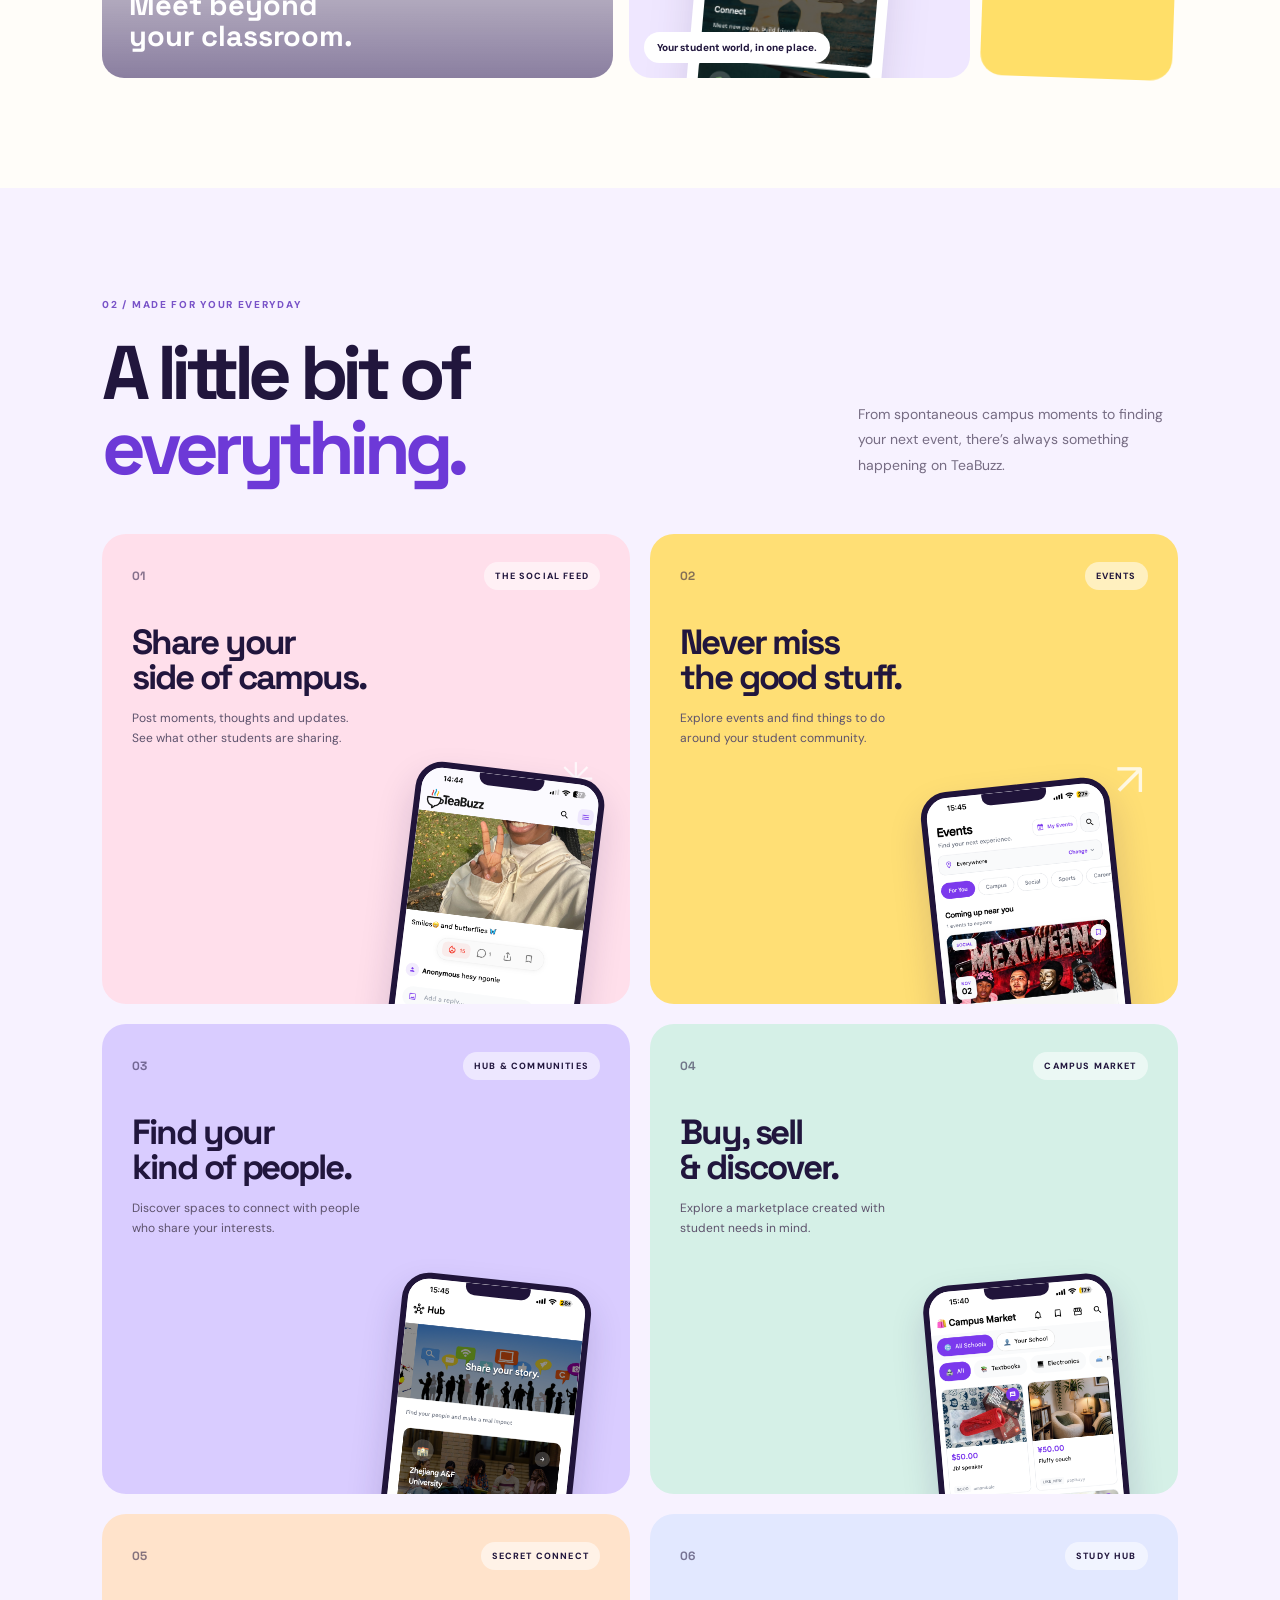
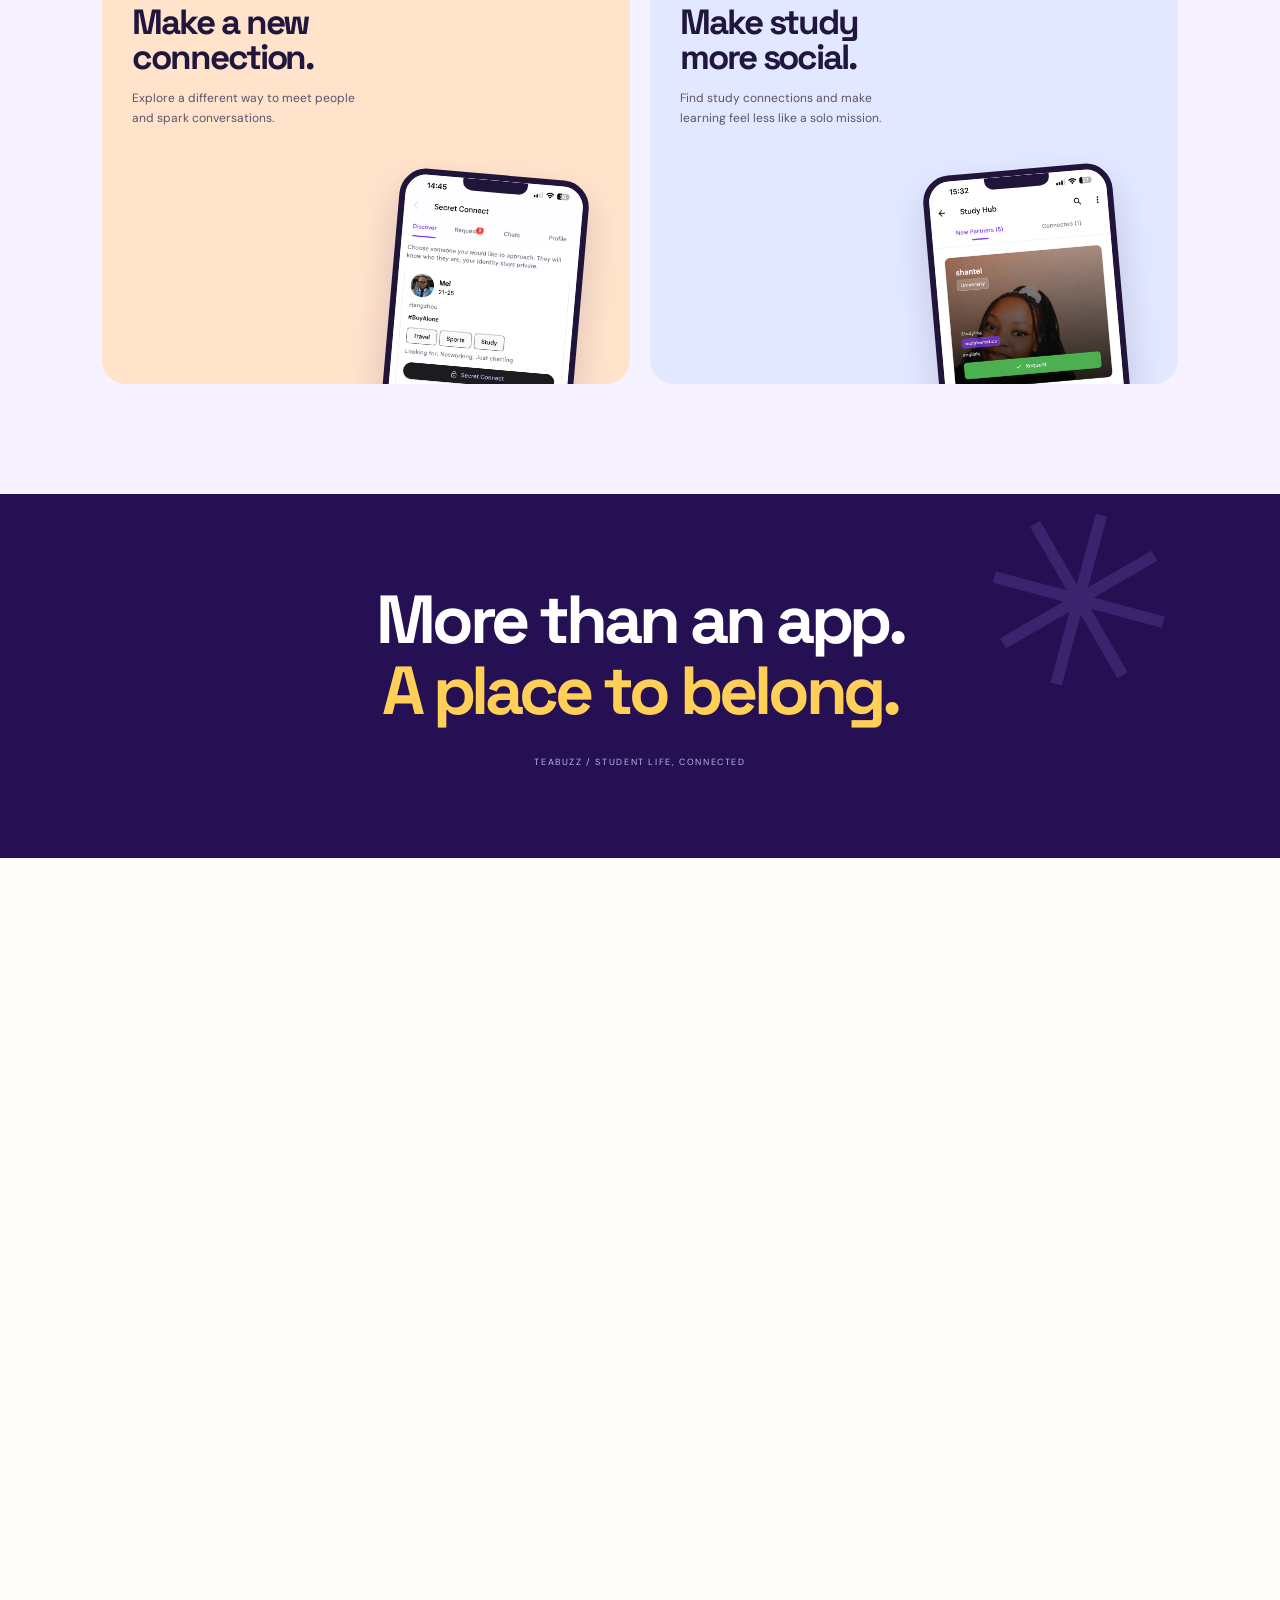
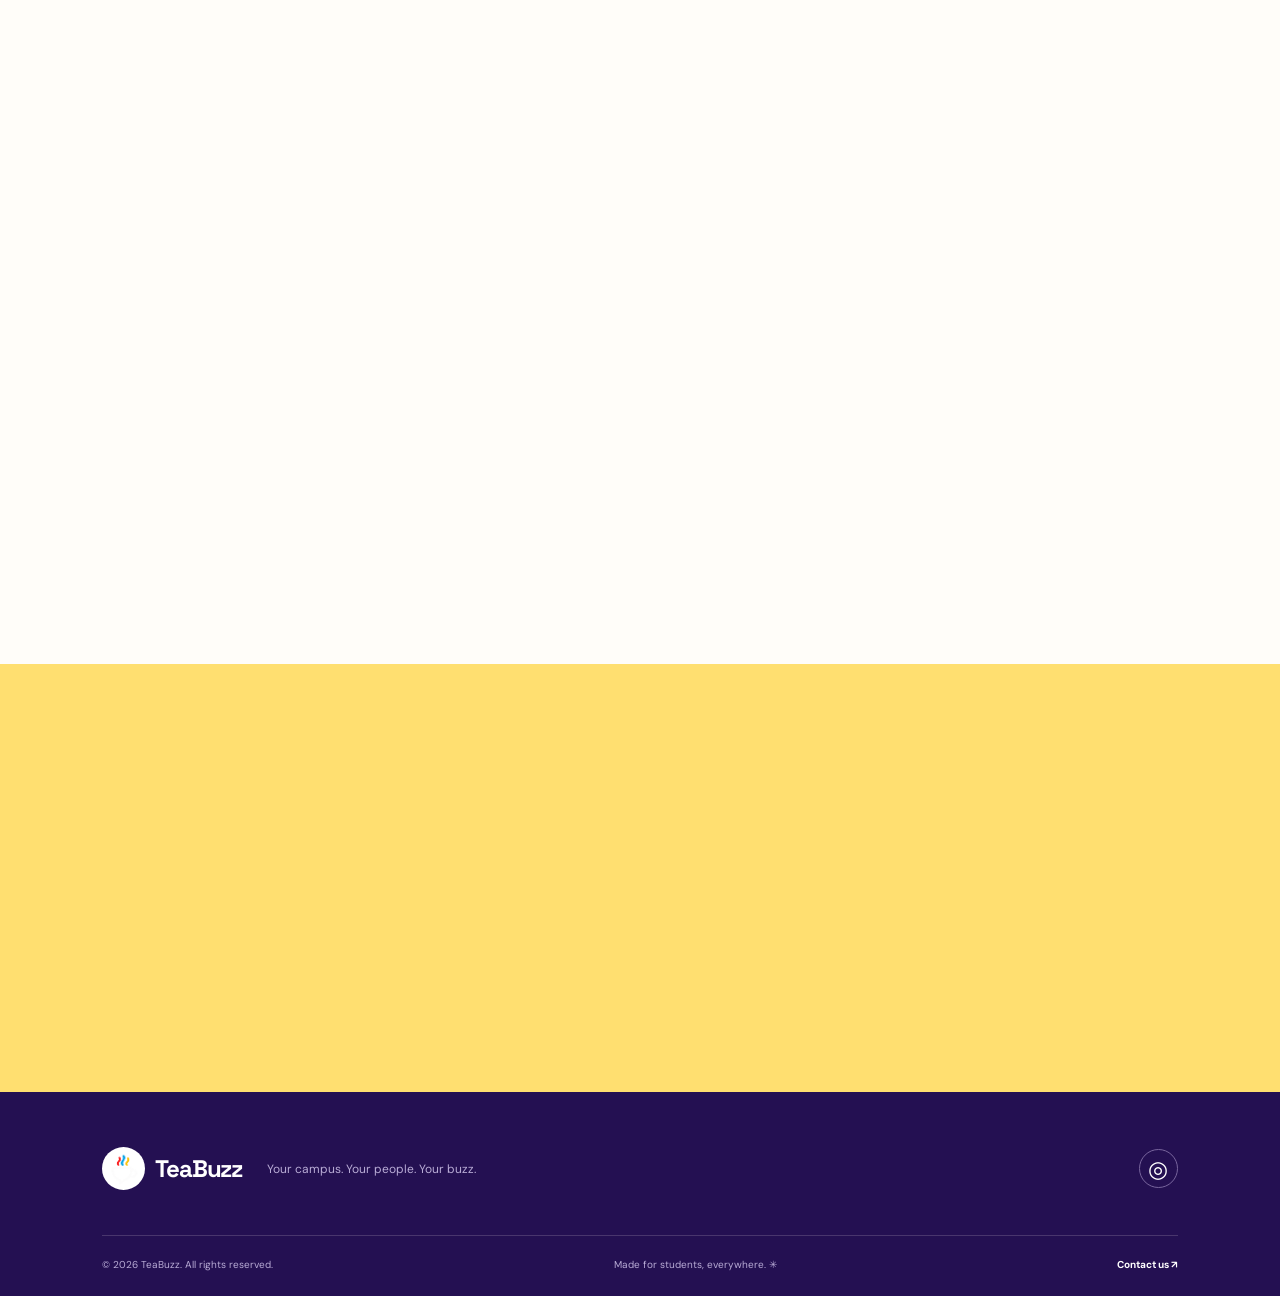
==== commit fc435da2: "Update index.html" ====
--- a/index.html
+++ b/index.html
@@ -1,3 +1,4 @@
+
 <!doctype html>
 <html lang="en">
 <head>
@@ -16,101 +17,269 @@
 </head>
 <body>
   <div class="announcement"><span class="spark">✦</span> Made for student life. Ready for yours. <a href="#download">Get TeaBuzz <span>↗</span></a></div>
+
   <header class="site-header" id="top">
     <a class="brand" href="#top" aria-label="TeaBuzz home">
       <img src="assets/logo.png" alt="TeaBuzz logo"><span>TeaBuzz</span>
     </a>
     <button class="menu-toggle" aria-label="Open navigation" aria-expanded="false"><i></i><i></i></button>
     <nav class="nav">
-      <a href="#discover">Discover</a><a href="#features">Features</a><a href="#story">Our story</a><a href="#community">Community</a>
+      <a href="#discover">Discover</a>
+      <a href="#features">Features</a>
+      <a href="#story">Our story</a>
+      <a href="#community">Community</a>
       <a class="nav-cta" href="#download">Get the app <span>↗</span></a>
     </nav>
   </header>
 
   <main>
     <section class="hero">
-      <div class="hero-glow glow-one"></div><div class="hero-glow glow-two"></div>
+      <div class="hero-glow glow-one"></div>
+      <div class="hero-glow glow-two"></div>
+
       <div class="hero-copy reveal">
         <div class="eyebrow"><span class="eyebrow-dot"></span> THE STUDENT SOCIAL SPACE</div>
         <h1>Your campus.<br>Your people.<br><span>Your buzz.</span></h1>
         <p class="hero-intro">The place to share your moments, find your community, discover what's happening and make student life a little more connected.</p>
+
         <div class="hero-actions">
-          <a class="button button-dark" href="https://apps.apple.com/hk/app/teabuzz/id6808042016?l=en-GB" target="_blank" rel="noopener"><span class="store-icon">●</span><span><small>Download on the</small>App Store</span></a>
-          <a class="button button-light" href="https://play.google.com/store/apps/details?id=org.teabuzz.app" target="_blank" rel="noopener"><span class="play-icon">▶</span><span><small>GET IT ON</small>Google Play</span></a>
-        </div>
-        <div class="hero-proof"><div class="avatar-stack"><b>T</b><b>✦</b><b>+</b></div><span>A social space built around <strong>student life</strong></span></div>
-      </div>
+          <a class="button button-dark" href="https://apps.apple.com/hk/app/teabuzz/id6808042016?l=en-GB" target="_blank" rel="noopener">
+            <span class="store-icon">●</span>
+            <span><small>Download on the</small>App Store</span>
+          </a>
+          <a class="button button-light" href="https://play.google.com/store/apps/details?id=org.teabuzz.app" target="_blank" rel="noopener">
+            <span class="play-icon">▶</span>
+            <span><small>GET IT ON</small>Google Play</span>
+          </a>
+        </div>
+
+        <div class="hero-proof">
+          <div class="avatar-stack"><b>T</b><b>✦</b><b>+</b></div>
+          <span>A social space built around <strong>student life</strong></span>
+        </div>
+      </div>
+
       <div class="hero-art" aria-label="TeaBuzz app preview">
-        <div class="orbit orbit-a"></div><div class="orbit orbit-b"></div>
+        <div class="orbit orbit-a"></div>
+        <div class="orbit orbit-b"></div>
         <div class="sticker sticker-yellow">YOUR<br>PEOPLE <span>✳</span></div>
         <div class="sticker sticker-pink">MAKE<br>IT SOCIAL!</div>
         <div class="float-pill pill-top"><span class="pill-icon purple">✦</span> Find your people</div>
-        <div class="phone phone-main"><div class="phone-notch"></div><img src="assets/feedhomepage.webp" alt="TeaBuzz social feed app screen"></div>
-        <div class="phone phone-side"><div class="phone-notch"></div><img src="assets/events-page.webp" alt="TeaBuzz events app screen"></div>
+
+        <div class="phone phone-main">
+          <div class="phone-notch"></div>
+          <img src="assets/feedhomepage.png" alt="TeaBuzz social feed app screen">
+        </div>
+
+        <div class="phone phone-side">
+          <div class="phone-notch"></div>
+          <img src="assets/events%20page.png" alt="TeaBuzz events app screen">
+        </div>
+
         <div class="float-pill pill-bottom"><span class="pill-icon orange">↗</span> What's happening?</div>
-        <div class="sparkle s1">✦</div><div class="sparkle s2">✳</div><div class="sparkle s3">✦</div>
-      </div>
+        <div class="sparkle s1">✦</div>
+        <div class="sparkle s2">✳</div>
+        <div class="sparkle s3">✦</div>
+      </div>
+
       <a class="scroll-cue" href="#discover"><span></span> SCROLL TO EXPLORE</a>
     </section>
 
-    <section class="ticker" aria-label="TeaBuzz highlights"><div class="ticker-track">
-      <span>SHARE YOUR STORY</span><b>✳</b><span>FIND YOUR PEOPLE</span><b>✳</b><span>DISCOVER CAMPUS LIFE</span><b>✳</b><span>MAKE CONNECTIONS</span><b>✳</b><span>SHARE YOUR STORY</span><b>✳</b><span>FIND YOUR PEOPLE</span><b>✳</b><span>DISCOVER CAMPUS LIFE</span><b>✳</b>
-    </div></section>
+    <section class="ticker" aria-label="TeaBuzz highlights">
+      <div class="ticker-track">
+        <span>SHARE YOUR STORY</span><b>✳</b>
+        <span>FIND YOUR PEOPLE</span><b>✳</b>
+        <span>DISCOVER CAMPUS LIFE</span><b>✳</b>
+        <span>MAKE CONNECTIONS</span><b>✳</b>
+        <span>SHARE YOUR STORY</span><b>✳</b>
+        <span>FIND YOUR PEOPLE</span><b>✳</b>
+        <span>DISCOVER CAMPUS LIFE</span><b>✳</b>
+      </div>
+    </section>
 
     <section class="intro section-pad" id="discover">
       <div class="section-kicker reveal">01 / A NEW KIND OF CAMPUS CONNECTION</div>
+
       <div class="intro-grid">
         <h2 class="reveal">Student life is<br>better <em>together.</em></h2>
-        <div class="intro-text reveal"><p>There’s more to university than lectures and deadlines. It’s the people you meet, the stories you share, the events you discover and the little moments in between.</p><p>TeaBuzz brings those moments into one social space, made with students in mind.</p><a class="text-link" href="#features">Explore what you can do <span>↗</span></a></div>
-      </div>
+        <div class="intro-text reveal">
+          <p>There’s more to university than lectures and deadlines. It’s the people you meet, the stories you share, the events you discover and the little moments in between.</p>
+          <p>TeaBuzz brings those moments into one social space, made with students in mind.</p>
+          <a class="text-link" href="#features">Explore what you can do <span>↗</span></a>
+        </div>
+      </div>
+
       <div class="photo-band reveal">
-        <div class="photo-panel photo-campus"><div class="photo-overlay"><span>01</span><strong>Meet beyond<br>your classroom.</strong></div><div class="shape-sun"></div></div>
-        <div class="photo-panel photo-app"><img src="assets/hub-page.webp" alt="TeaBuzz Hub screen"><div class="photo-caption">Your student world, in one place.</div></div>
-        <div class="photo-note"><span>✳</span><strong>Connect.<br>Share.<br>Discover.</strong></div>
+        <div class="photo-panel photo-campus">
+          <div class="photo-overlay"><span>01</span><strong>Meet beyond<br>your classroom.</strong></div>
+          <div class="shape-sun"></div>
+        </div>
+
+        <div class="photo-panel photo-app">
+          <img src="assets/hub%20page.png" alt="TeaBuzz Hub screen">
+          <div class="photo-caption">Your student world, in one place.</div>
+        </div>
+
+        <div class="photo-note">
+          <span>✳</span>
+          <strong>Connect.<br>Share.<br>Discover.</strong>
+        </div>
       </div>
     </section>
 
     <section class="features section-pad" id="features">
       <div class="features-head">
-        <div><div class="section-kicker reveal">02 / MADE FOR YOUR EVERYDAY</div><h2 class="reveal">A little bit of<br><em>everything.</em></h2></div>
+        <div>
+          <div class="section-kicker reveal">02 / MADE FOR YOUR EVERYDAY</div>
+          <h2 class="reveal">A little bit of<br><em>everything.</em></h2>
+        </div>
         <p class="reveal">From spontaneous campus moments to finding your next event, there’s always something happening on TeaBuzz.</p>
       </div>
+
       <div class="feature-grid">
-        <article class="feature-card card-feed reveal"><div class="feature-top"><span class="feature-number">01</span><span class="feature-tag">THE SOCIAL FEED</span></div><h3>Share your<br>side of campus.</h3><p>Post moments, thoughts and updates. See what other students are sharing.</p><div class="screen-wrap screen-feed"><img src="assets/feedhomepage.webp" alt="TeaBuzz feed interface"></div><span class="card-doodle">✳</span></article>
-        <article class="feature-card card-events reveal"><div class="feature-top"><span class="feature-number">02</span><span class="feature-tag">EVENTS</span></div><h3>Never miss<br>the good stuff.</h3><p>Explore events and find things to do around your student community.</p><div class="screen-wrap screen-events"><img src="assets/events-page.webp" alt="TeaBuzz events interface"></div><span class="card-doodle">↗</span></article>
-        <article class="feature-card card-hub reveal"><div class="feature-top"><span class="feature-number">03</span><span class="feature-tag">HUB & COMMUNITIES</span></div><h3>Find your<br>kind of people.</h3><p>Discover spaces to connect with people who share your interests.</p><div class="screen-wrap screen-hub"><img src="assets/hub-page.webp" alt="TeaBuzz Hub interface"></div></article>
-        <article class="feature-card card-market reveal"><div class="feature-top"><span class="feature-number">04</span><span class="feature-tag">CAMPUS MARKET</span></div><h3>Buy, sell<br>& discover.</h3><p>Explore a marketplace created with student needs in mind.</p><div class="screen-wrap screen-market"><img src="assets/marketplace.webp" alt="TeaBuzz Campus Market interface"></div></article>
-        <article class="feature-card card-connect reveal"><div class="feature-top"><span class="feature-number">05</span><span class="feature-tag">SECRET CONNECT</span></div><h3>Make a new<br>connection.</h3><p>Explore a different way to meet people and spark conversations.</p><div class="screen-wrap screen-connect"><img src="assets/secret-connect-page.webp" alt="TeaBuzz Secret Connect interface"></div></article>
-        <article class="feature-card card-study reveal"><div class="feature-top"><span class="feature-number">06</span><span class="feature-tag">STUDY HUB</span></div><h3>Make study<br>more social.</h3><p>Find study connections and make learning feel less like a solo mission.</p><div class="screen-wrap screen-study"><img src="assets/study-hub.webp" alt="TeaBuzz Study Hub interface"></div></article>
-      </div>
-    </section>
-
-    <section class="marquee-quote"><div class="quote-shape">✳</div><p>More than an app.<br><em>A place to belong.</em></p><span>TEABUZZ / STUDENT LIFE, CONNECTED</span></section>
+        <article class="feature-card card-feed reveal">
+          <div class="feature-top"><span class="feature-number">01</span><span class="feature-tag">THE SOCIAL FEED</span></div>
+          <h3>Share your<br>side of campus.</h3>
+          <p>Post moments, thoughts and updates. See what other students are sharing.</p>
+          <div class="screen-wrap screen-feed">
+            <img src="assets/feedhomepage.png" alt="TeaBuzz feed interface">
+          </div>
+          <span class="card-doodle">✳</span>
+        </article>
+
+        <article class="feature-card card-events reveal">
+          <div class="feature-top"><span class="feature-number">02</span><span class="feature-tag">EVENTS</span></div>
+          <h3>Never miss<br>the good stuff.</h3>
+          <p>Explore events and find things to do around your student community.</p>
+          <div class="screen-wrap screen-events">
+            <img src="assets/events%20page.png" alt="TeaBuzz events interface">
+          </div>
+          <span class="card-doodle">↗</span>
+        </article>
+
+        <article class="feature-card card-hub reveal">
+          <div class="feature-top"><span class="feature-number">03</span><span class="feature-tag">HUB & COMMUNITIES</span></div>
+          <h3>Find your<br>kind of people.</h3>
+          <p>Discover spaces to connect with people who share your interests.</p>
+          <div class="screen-wrap screen-hub">
+            <img src="assets/hub%20page.png" alt="TeaBuzz Hub interface">
+          </div>
+        </article>
+
+        <article class="feature-card card-market reveal">
+          <div class="feature-top"><span class="feature-number">04</span><span class="feature-tag">CAMPUS MARKET</span></div>
+          <h3>Buy, sell<br>& discover.</h3>
+          <p>Explore a marketplace created with student needs in mind.</p>
+          <div class="screen-wrap screen-market">
+            <img src="assets/marketplace.png" alt="TeaBuzz Campus Market interface">
+          </div>
+        </article>
+
+        <article class="feature-card card-connect reveal">
+          <div class="feature-top"><span class="feature-number">05</span><span class="feature-tag">SECRET CONNECT</span></div>
+          <h3>Make a new<br>connection.</h3>
+          <p>Explore a different way to meet people and spark conversations.</p>
+          <div class="screen-wrap screen-connect">
+            <img src="assets/secret%20connect%20page.png" alt="TeaBuzz Secret Connect interface">
+          </div>
+        </article>
+
+        <article class="feature-card card-study reveal">
+          <div class="feature-top"><span class="feature-number">06</span><span class="feature-tag">STUDY HUB</span></div>
+          <h3>Make study<br>more social.</h3>
+          <p>Find study connections and make learning feel less like a solo mission.</p>
+          <div class="screen-wrap screen-study">
+            <img src="assets/study%20hub.png" alt="TeaBuzz Study Hub interface">
+          </div>
+        </article>
+      </div>
+    </section>
+
+    <section class="marquee-quote">
+      <div class="quote-shape">✳</div>
+      <p>More than an app.<br><em>A place to belong.</em></p>
+      <span>TEABUZZ / STUDENT LIFE, CONNECTED</span>
+    </section>
 
     <section class="story section-pad" id="story">
-      <div class="story-image reveal"><img src="assets/founders-picture.webp" alt="TeaBuzz founder"><div class="story-stamp">BUILT WITH<br>BIG DREAMS <span>✳</span></div></div>
-      <div class="story-copy reveal"><div class="section-kicker">03 / THE STORY BEHIND THE BUZZ</div><h2>One idea.<br><em>A bigger<br>connection.</em></h2><p>TeaBuzz began with a simple belief: students deserve a space that brings their worlds closer together.</p><p>Created by a young Zimbabwean, TeaBuzz is being built with a vision that reaches beyond one campus or one country — connecting students through the experiences, interests and moments they share.</p><div class="story-signoff">Made for students, with a vision beyond borders. <span>✦</span></div></div>
+      <div class="story-image reveal">
+        <img src="assets/founders%20picture.jpg" alt="TeaBuzz founder">
+        <div class="story-stamp">BUILT WITH<br>BIG DREAMS <span>✳</span></div>
+      </div>
+
+      <div class="story-copy reveal">
+        <div class="section-kicker">03 / THE STORY BEHIND THE BUZZ</div>
+        <h2>One idea.<br><em>A bigger<br>connection.</em></h2>
+        <p>TeaBuzz began with a simple belief: students deserve a space that brings their worlds closer together.</p>
+        <p>Created by a young Zimbabwean, TeaBuzz is being built with a vision that reaches beyond one campus or one country — connecting students through the experiences, interests and moments they share.</p>
+        <div class="story-signoff">Made for students, with a vision beyond borders. <span>✦</span></div>
+      </div>
     </section>
 
     <section class="community section-pad" id="community">
       <div class="community-card reveal">
-        <div class="community-copy"><div class="section-kicker light-kicker">04 / YOUR NEXT CHAPTER STARTS HERE</div><h2>Come for the app.<br><em>Stay for the people.</em></h2><p>Join the growing TeaBuzz community and bring a little more connection to your student life.</p><a class="button button-white" href="#download">Get started <span>↗</span></a></div>
-        <div class="community-art"><div class="blob blob-one"></div><div class="blob blob-two"></div><div class="mini-phone"><img src="assets/profile-page.webp" alt="TeaBuzz student profile"></div><div class="community-bubble bubble-a">HELLO<br>THERE! 👋</div><div class="community-bubble bubble-b">YOUR<br>COMMUNITY ✳</div><div class="community-star">✳</div></div>
+        <div class="community-copy">
+          <div class="section-kicker light-kicker">04 / YOUR NEXT CHAPTER STARTS HERE</div>
+          <h2>Come for the app.<br><em>Stay for the people.</em></h2>
+          <p>Join the growing TeaBuzz community and bring a little more connection to your student life.</p>
+          <a class="button button-white" href="#download">Get started <span>↗</span></a>
+        </div>
+
+        <div class="community-art">
+          <div class="blob blob-one"></div>
+          <div class="blob blob-two"></div>
+          <div class="mini-phone">
+            <img src="assets/profile%20page.png" alt="TeaBuzz student profile">
+          </div>
+          <div class="community-bubble bubble-a">HELLO<br>THERE! 👋</div>
+          <div class="community-bubble bubble-b">YOUR<br>COMMUNITY ✳</div>
+          <div class="community-star">✳</div>
+        </div>
       </div>
     </section>
 
     <section class="download section-pad" id="download">
-      <div class="download-inner reveal"><div class="section-kicker">05 / READY WHEN YOU ARE</div><h2>Find your buzz.</h2><p>Your people, your interests, your student life. It all starts here.</p><div class="hero-actions centered">
-        <a class="button button-dark" href="https://apps.apple.com/hk/app/teabuzz/id6808042016?l=en-GB" target="_blank" rel="noopener"><span class="store-icon">●</span><span><small>Download on the</small>App Store</span></a>
-        <a class="button button-dark" href="https://play.google.com/store/apps/details?id=org.teabuzz.app" target="_blank" rel="noopener"><span class="play-icon">▶</span><span><small>GET IT ON</small>Google Play</span></a>
-      </div><div class="download-doodle doodle-left">✳</div><div class="download-doodle doodle-right">✦</div></div>
+      <div class="download-inner reveal">
+        <div class="section-kicker">05 / READY WHEN YOU ARE</div>
+        <h2>Find your buzz.</h2>
+        <p>Your people, your interests, your student life. It all starts here.</p>
+
+        <div class="hero-actions centered">
+          <a class="button button-dark" href="https://apps.apple.com/hk/app/teabuzz/id6808042016?l=en-GB" target="_blank" rel="noopener">
+            <span class="store-icon">●</span>
+            <span><small>Download on the</small>App Store</span>
+          </a>
+          <a class="button button-dark" href="https://play.google.com/store/apps/details?id=org.teabuzz.app" target="_blank" rel="noopener">
+            <span class="play-icon">▶</span>
+            <span><small>GET IT ON</small>Google Play</span>
+          </a>
+        </div>
+
+        <div class="download-doodle doodle-left">✳</div>
+        <div class="download-doodle doodle-right">✦</div>
+      </div>
     </section>
   </main>
 
   <footer class="footer">
-    <div class="footer-main"><a class="brand footer-brand" href="#top"><img src="assets/logo.png" alt=""><span>TeaBuzz</span></a><p>Your campus. Your people. Your buzz.</p><div class="footer-social"><a href="https://www.instagram.com/teabu_zz/" target="_blank" rel="noopener" aria-label="Instagram">◎</a></div></div>
-    <div class="footer-bottom"><span>© <span id="year"></span> TeaBuzz. All rights reserved.</span><span>Made for students, everywhere. ✳</span><a href="mailto:blackishtechnologies@gmail.com">Contact us ↗</a></div>
+    <div class="footer-main">
+      <a class="brand footer-brand" href="#top">
+        <img src="assets/logo.png" alt="">
+        <span>TeaBuzz</span>
+      </a>
+      <p>Your campus. Your people. Your buzz.</p>
+      <div class="footer-social">
+        <a href="https://www.instagram.com/teabu_zz/" target="_blank" rel="noopener" aria-label="Instagram">◎</a>
+      </div>
+    </div>
+
+    <div class="footer-bottom">
+      <span>© <span id="year"></span> TeaBuzz. All rights reserved.</span>
+      <span>Made for students, everywhere. ✳</span>
+      <a href="mailto:blackishtechnologies@gmail.com">Contact us ↗</a>
+    </div>
   </footer>
+
   <script src="script.js"></script>
 </body>
-</html>+</html>
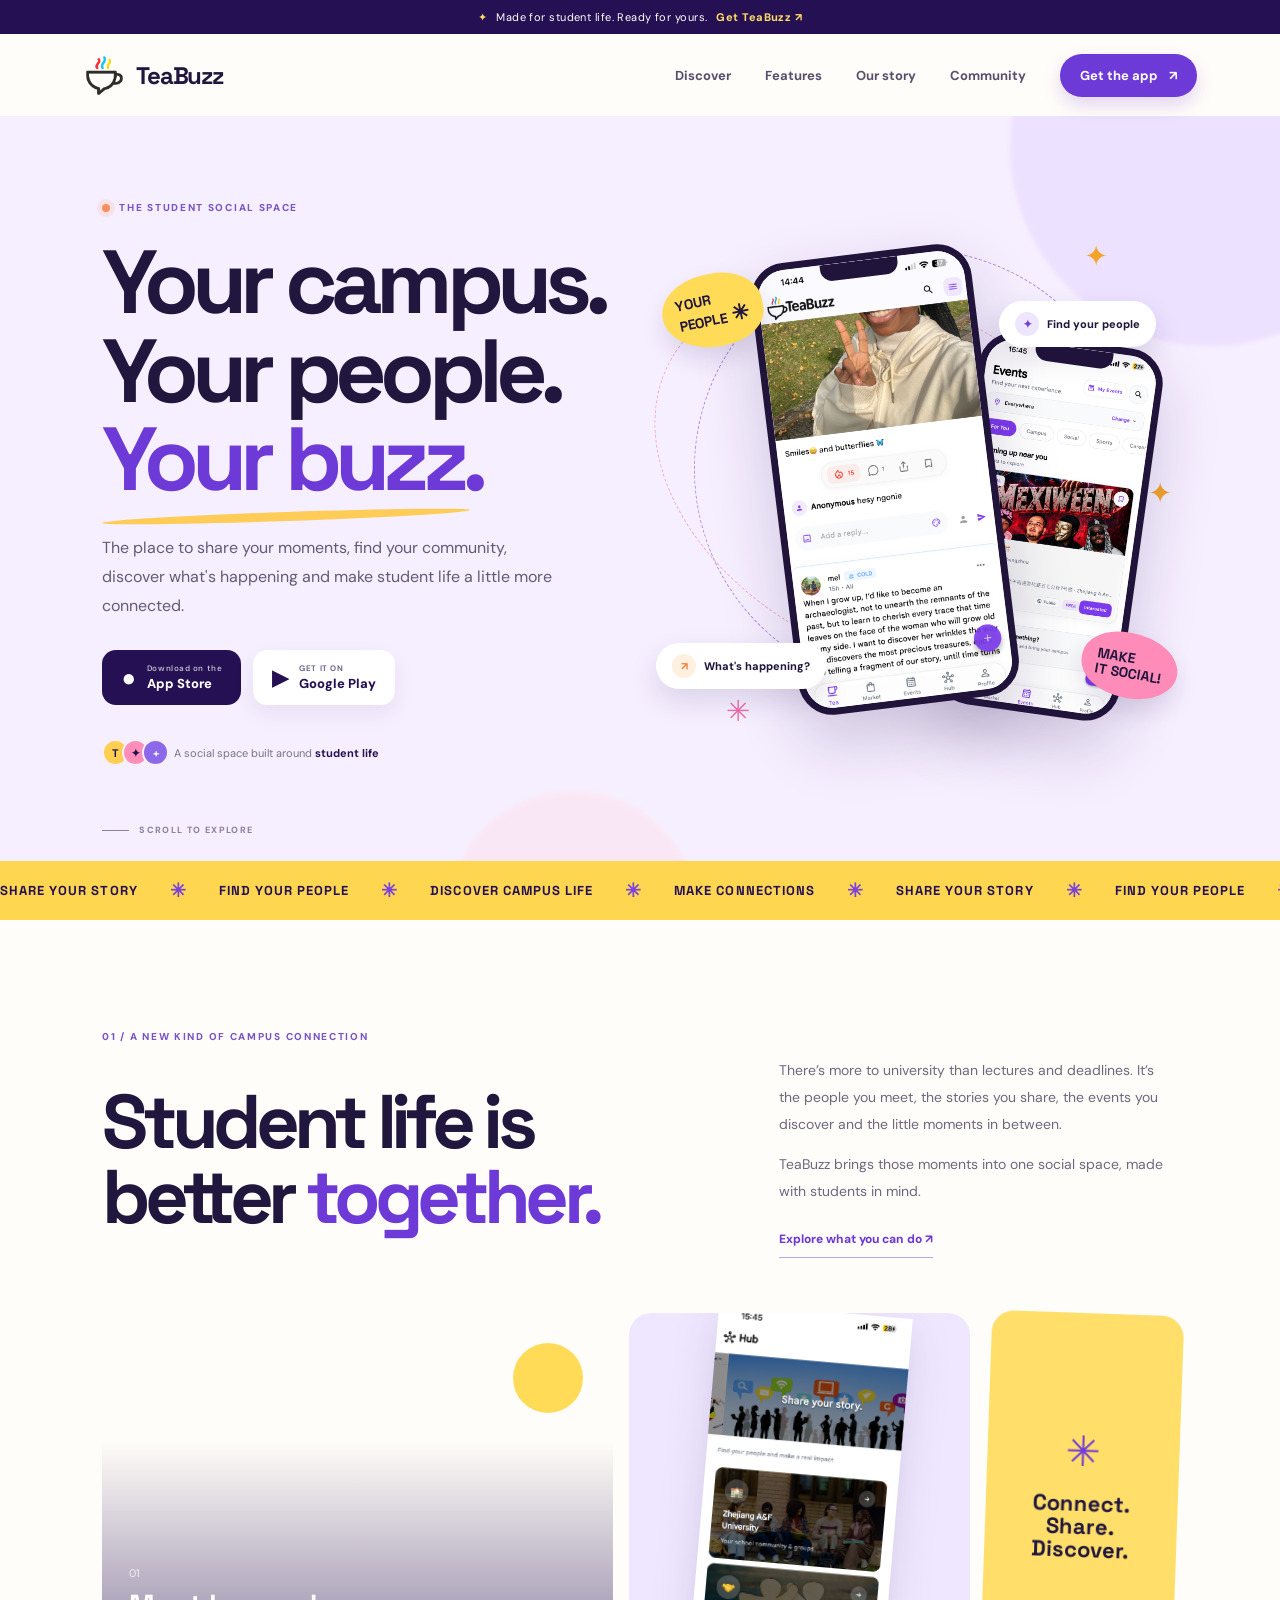
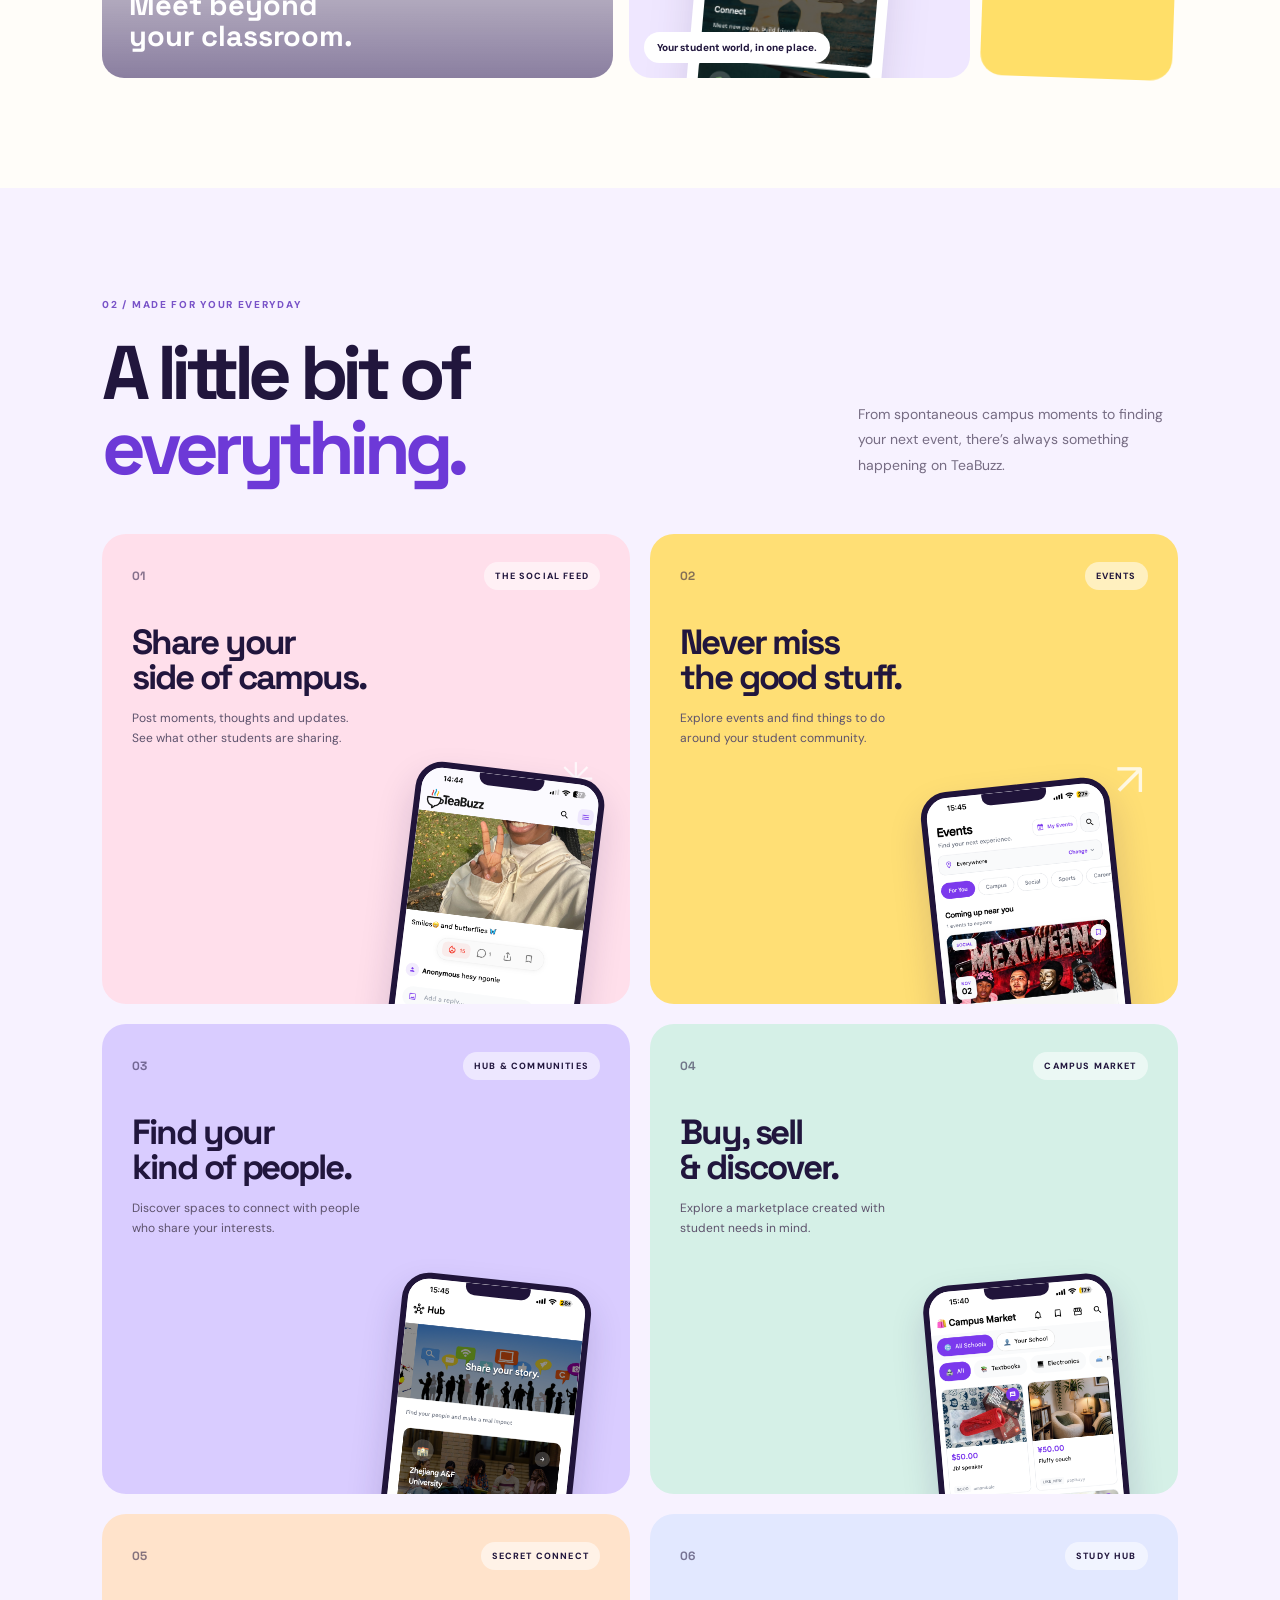
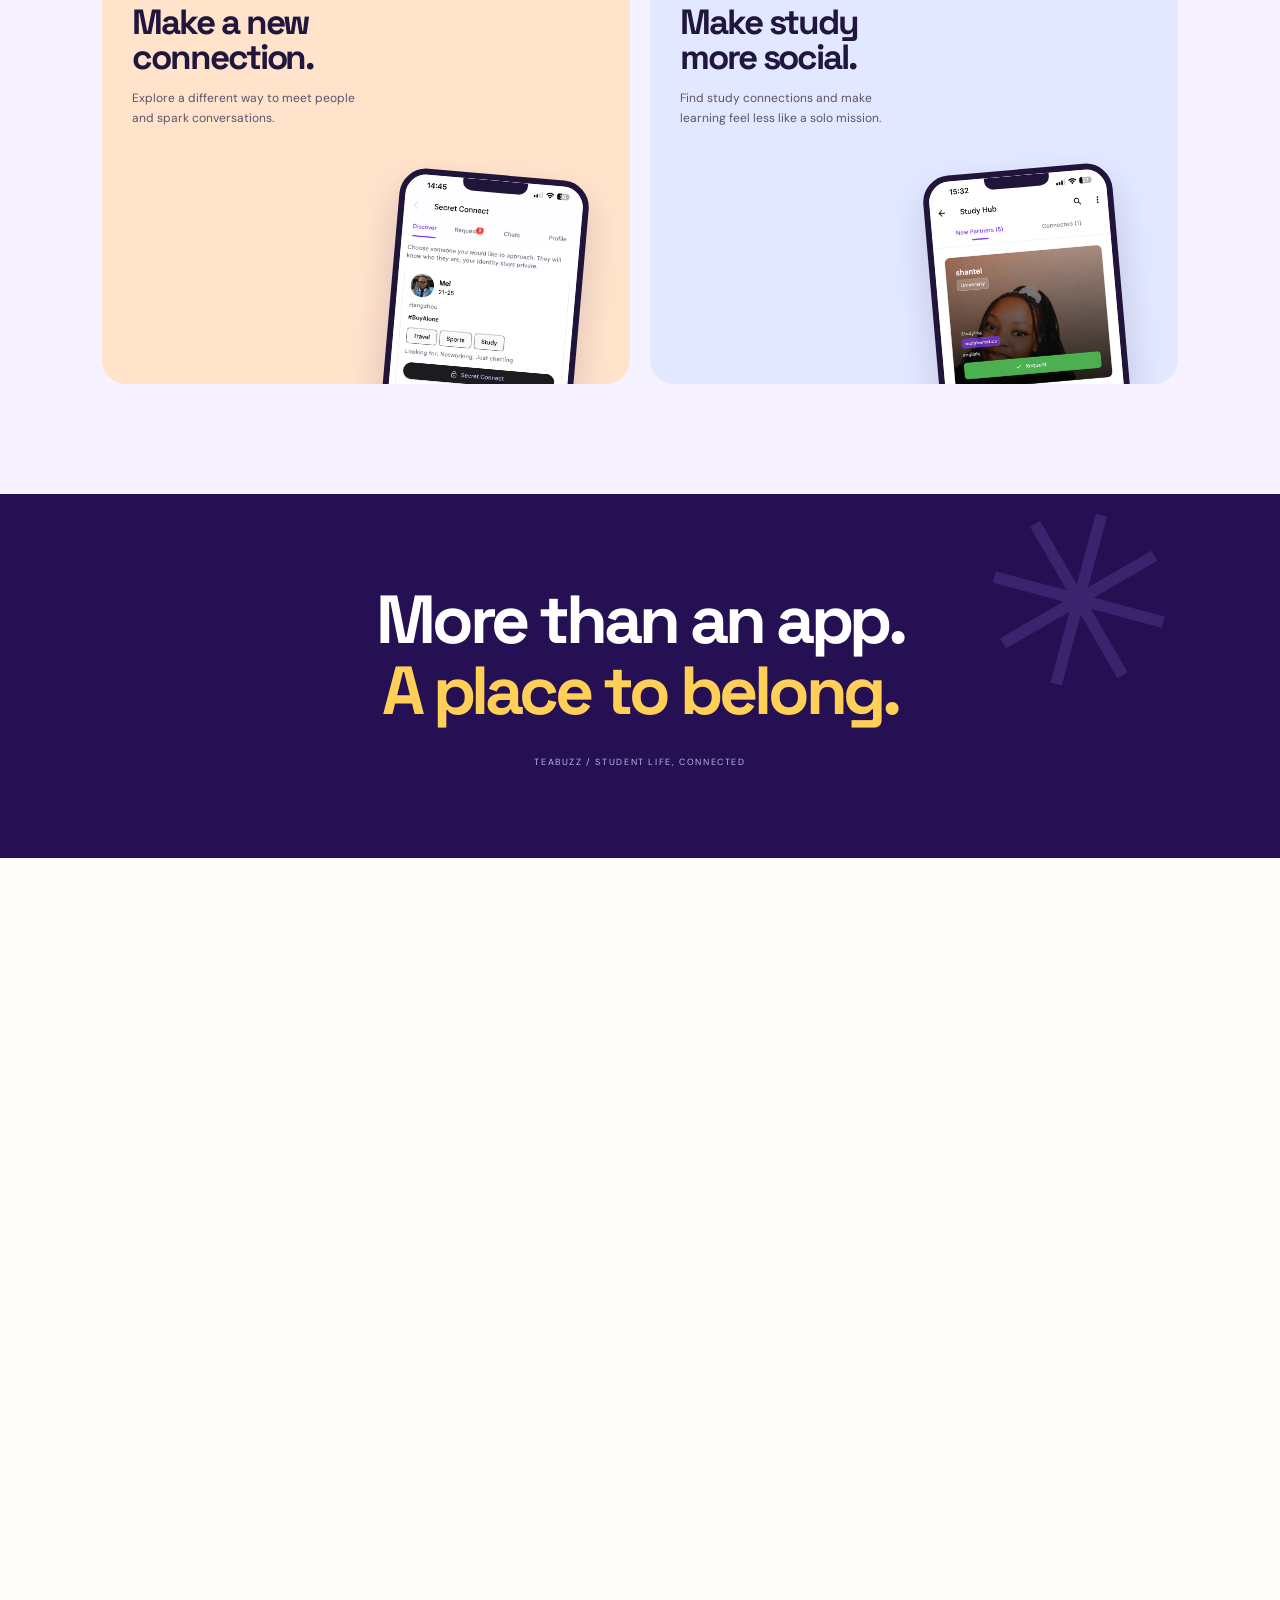
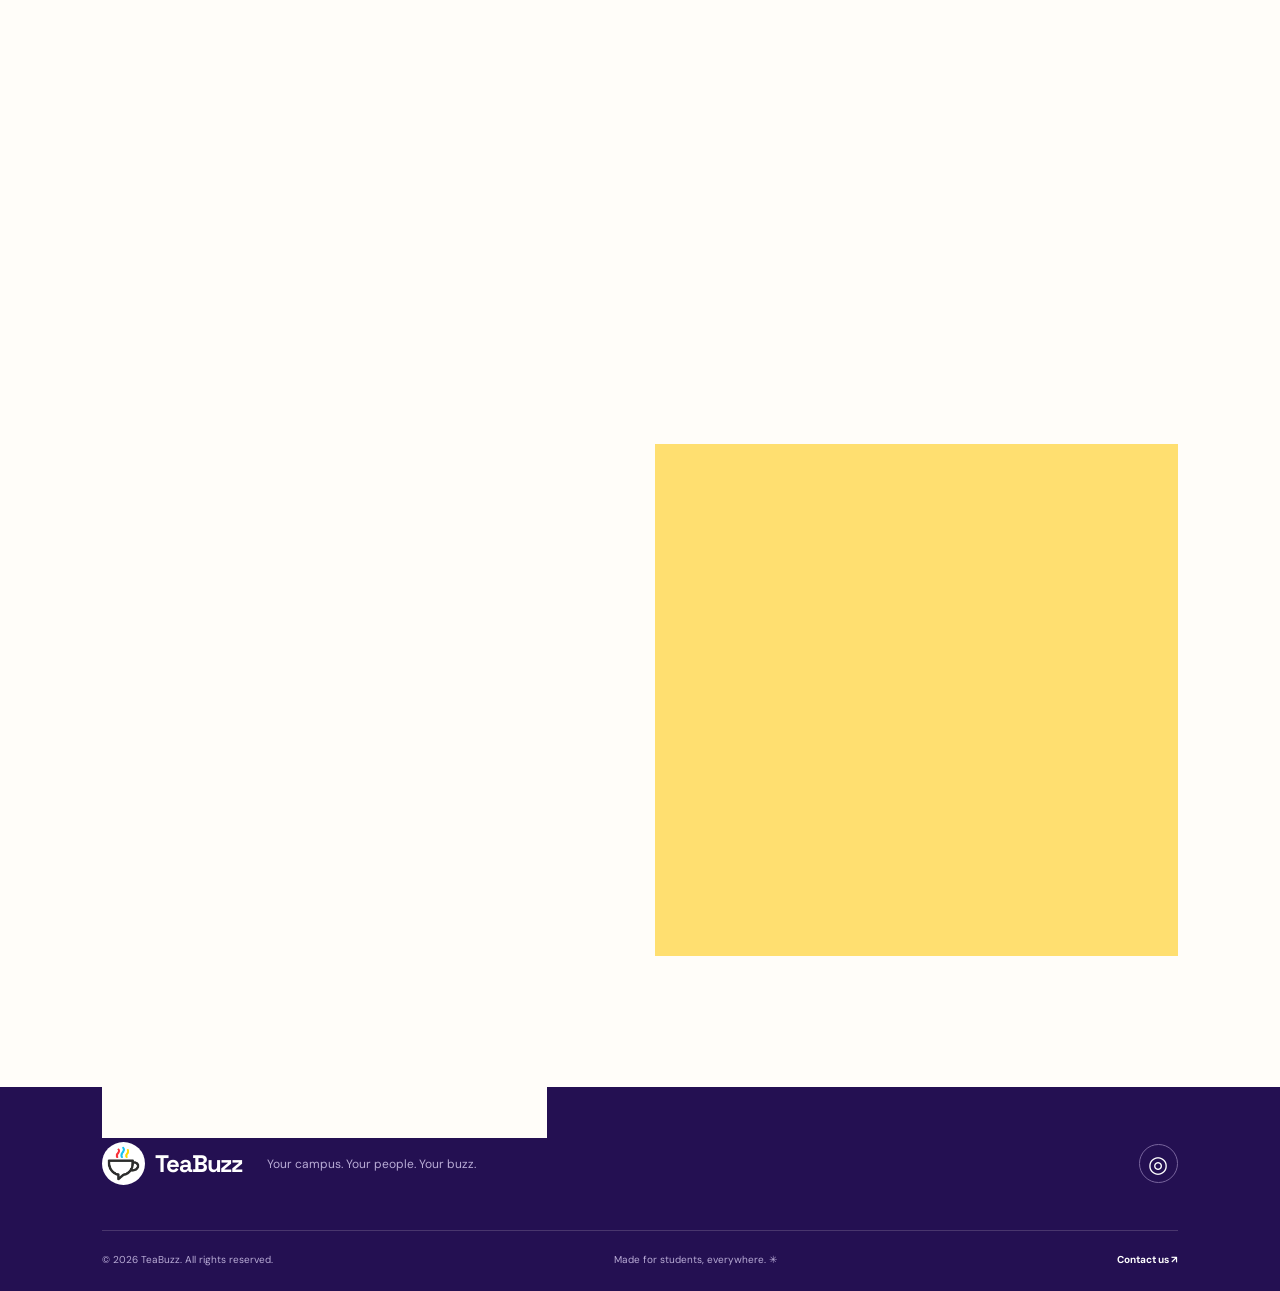
==== commit a16a0dd6: "Update index.html" ====
--- a/index.html
+++ b/index.html
@@ -207,14 +207,26 @@
         <div class="story-stamp">BUILT WITH<br>BIG DREAMS <span>✳</span></div>
       </div>
 
-      <div class="story-copy reveal">
-        <div class="section-kicker">03 / THE STORY BEHIND THE BUZZ</div>
-        <h2>One idea.<br><em>A bigger<br>connection.</em></h2>
-        <p>TeaBuzz began with a simple belief: students deserve a space that brings their worlds closer together.</p>
-        <p>Created by a young Zimbabwean, TeaBuzz is being built with a vision that reaches beyond one campus or one country — connecting students through the experiences, interests and moments they share.</p>
-        <div class="story-signoff">Made for students, with a vision beyond borders. <span>✦</span></div>
-      </div>
-    </section>
+<div class="story-copy reveal">
+  <div class="section-kicker">03 / THE STORY BEHIND THE BUZZ</div>
+
+  <h2>One idea.<br><em>A vision beyond<br>borders.</em></h2>
+
+  <p>I'm <strong>Kudakwashe Kayde Dhani</strong>, a young Zimbabwean founder and the person behind TeaBuzz.</p>
+
+  <p>I started with a question: what if students had one place to share their experiences, discover opportunities, find their people and connect beyond the boundaries of their own campus?</p>
+
+  <p>That question became TeaBuzz — a student-focused social platform built around the moments, interests and connections that make student life what it is. What began as one idea is now a bigger ambition: to connect students across universities, communities and countries.</p>
+
+  <p>Building TeaBuzz from Zimbabwe reflects something I believe deeply: meaningful ideas and technology can come from anywhere, and their impact doesn't have to stop at borders.</p>
+
+  <div class="story-signoff">
+    Built from Zimbabwe. Created for students everywhere.
+    <span>✦</span><br>
+    <small>— Kudakwashe Kayde Dhani, Founder of TeaBuzz</small>
+  </div>
+</div>
+
 
     <section class="community section-pad" id="community">
       <div class="community-card reveal">
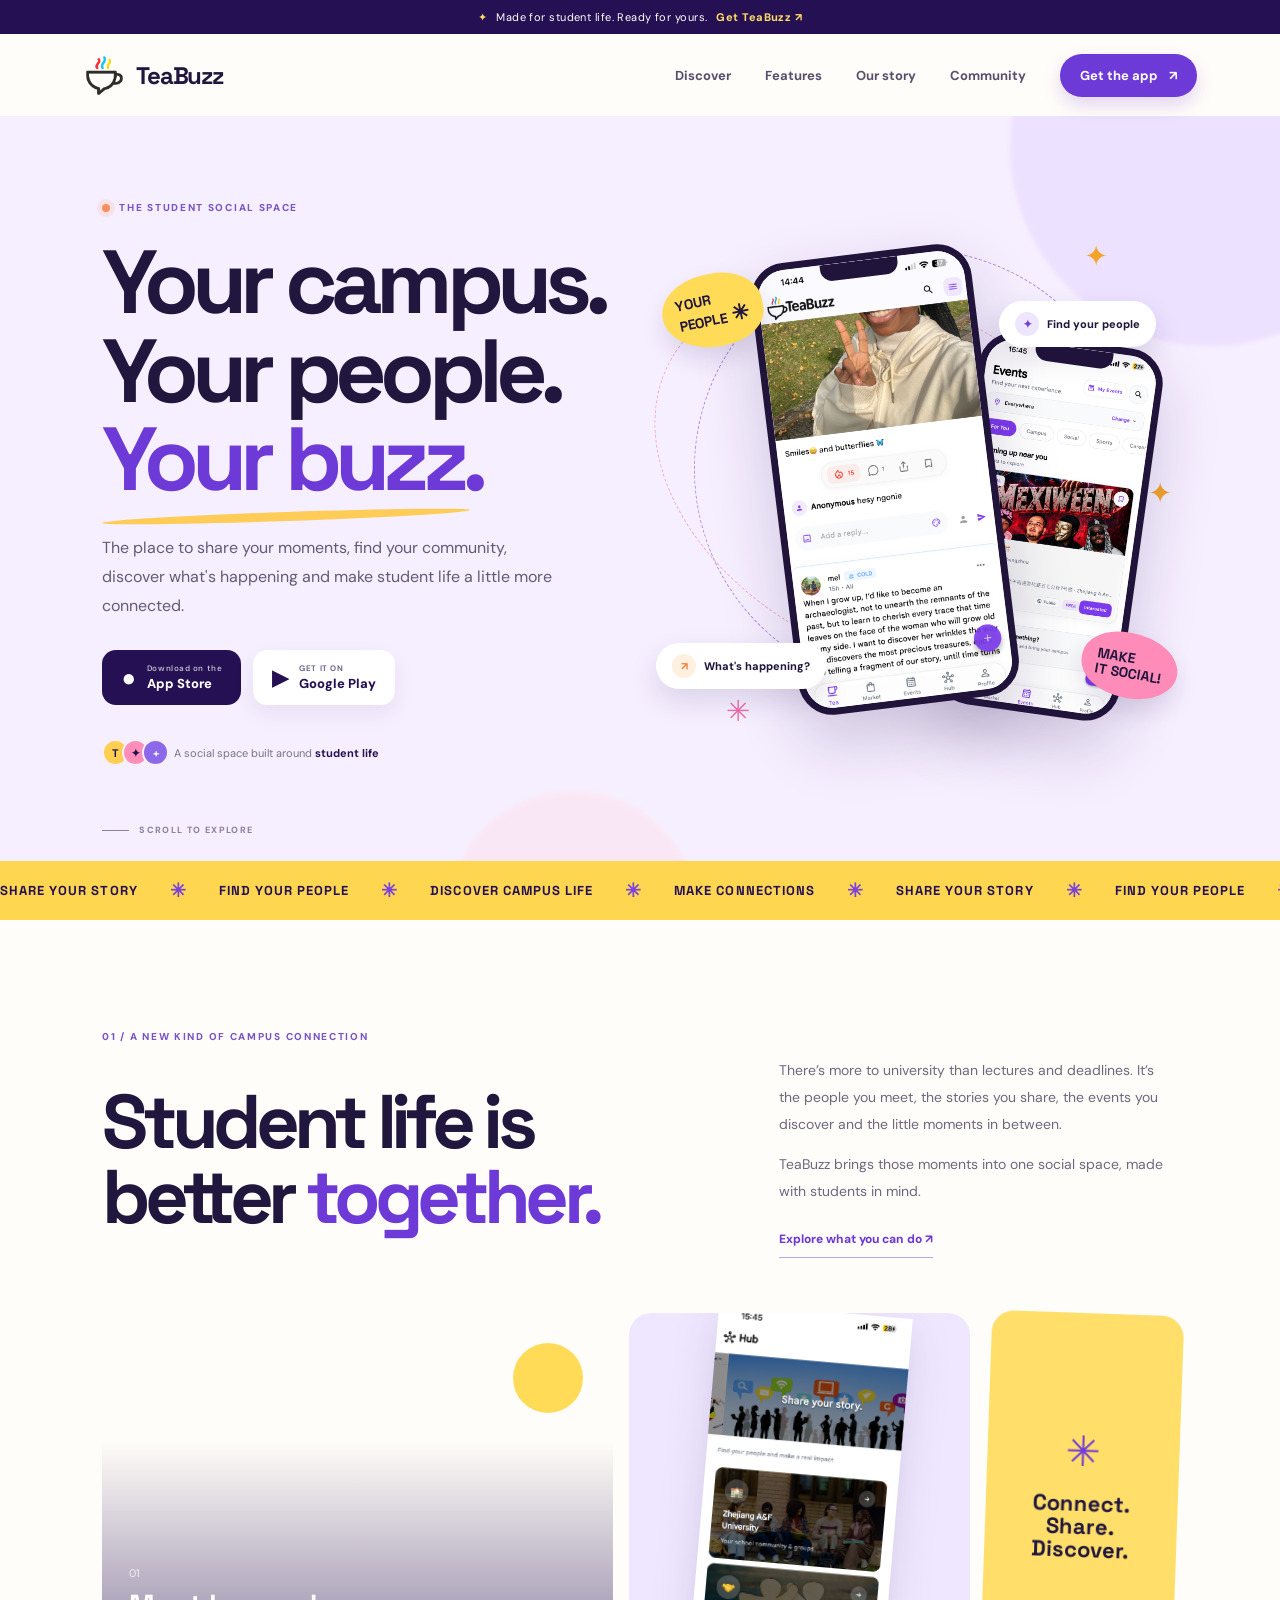
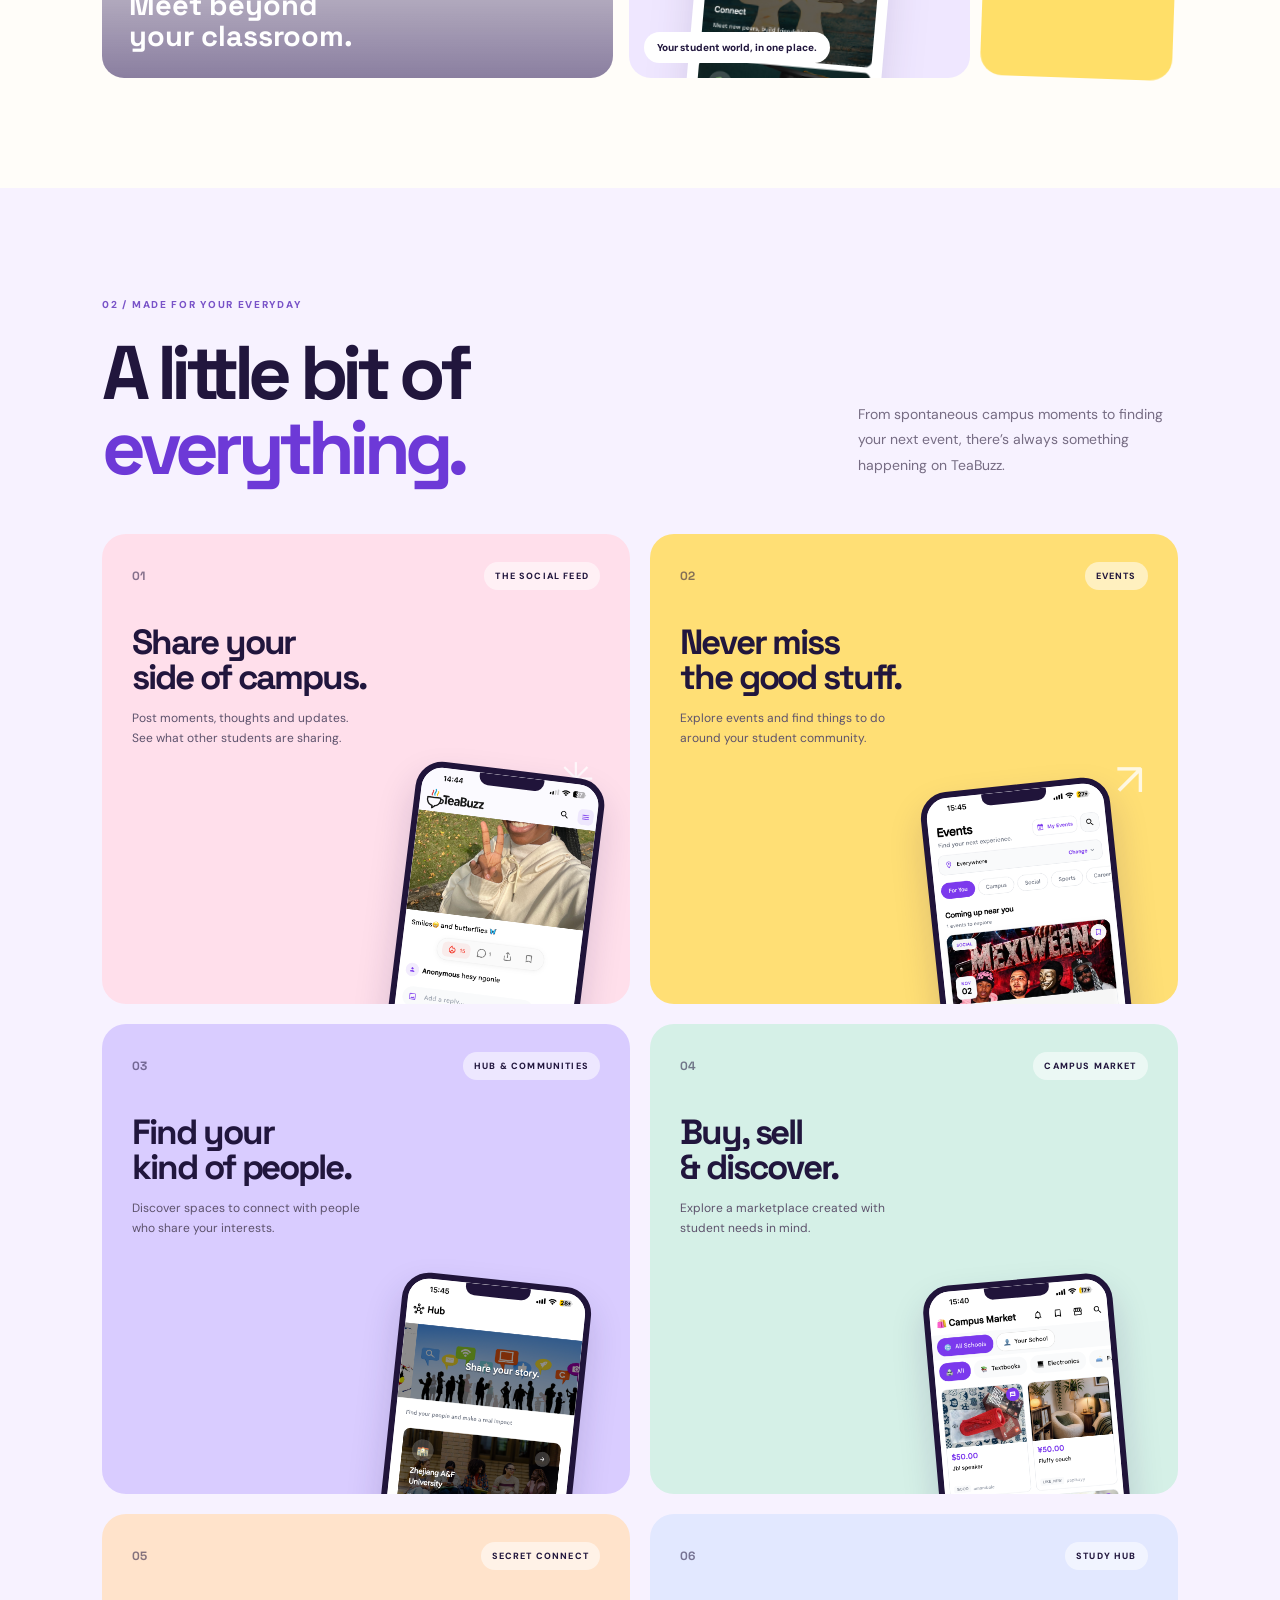
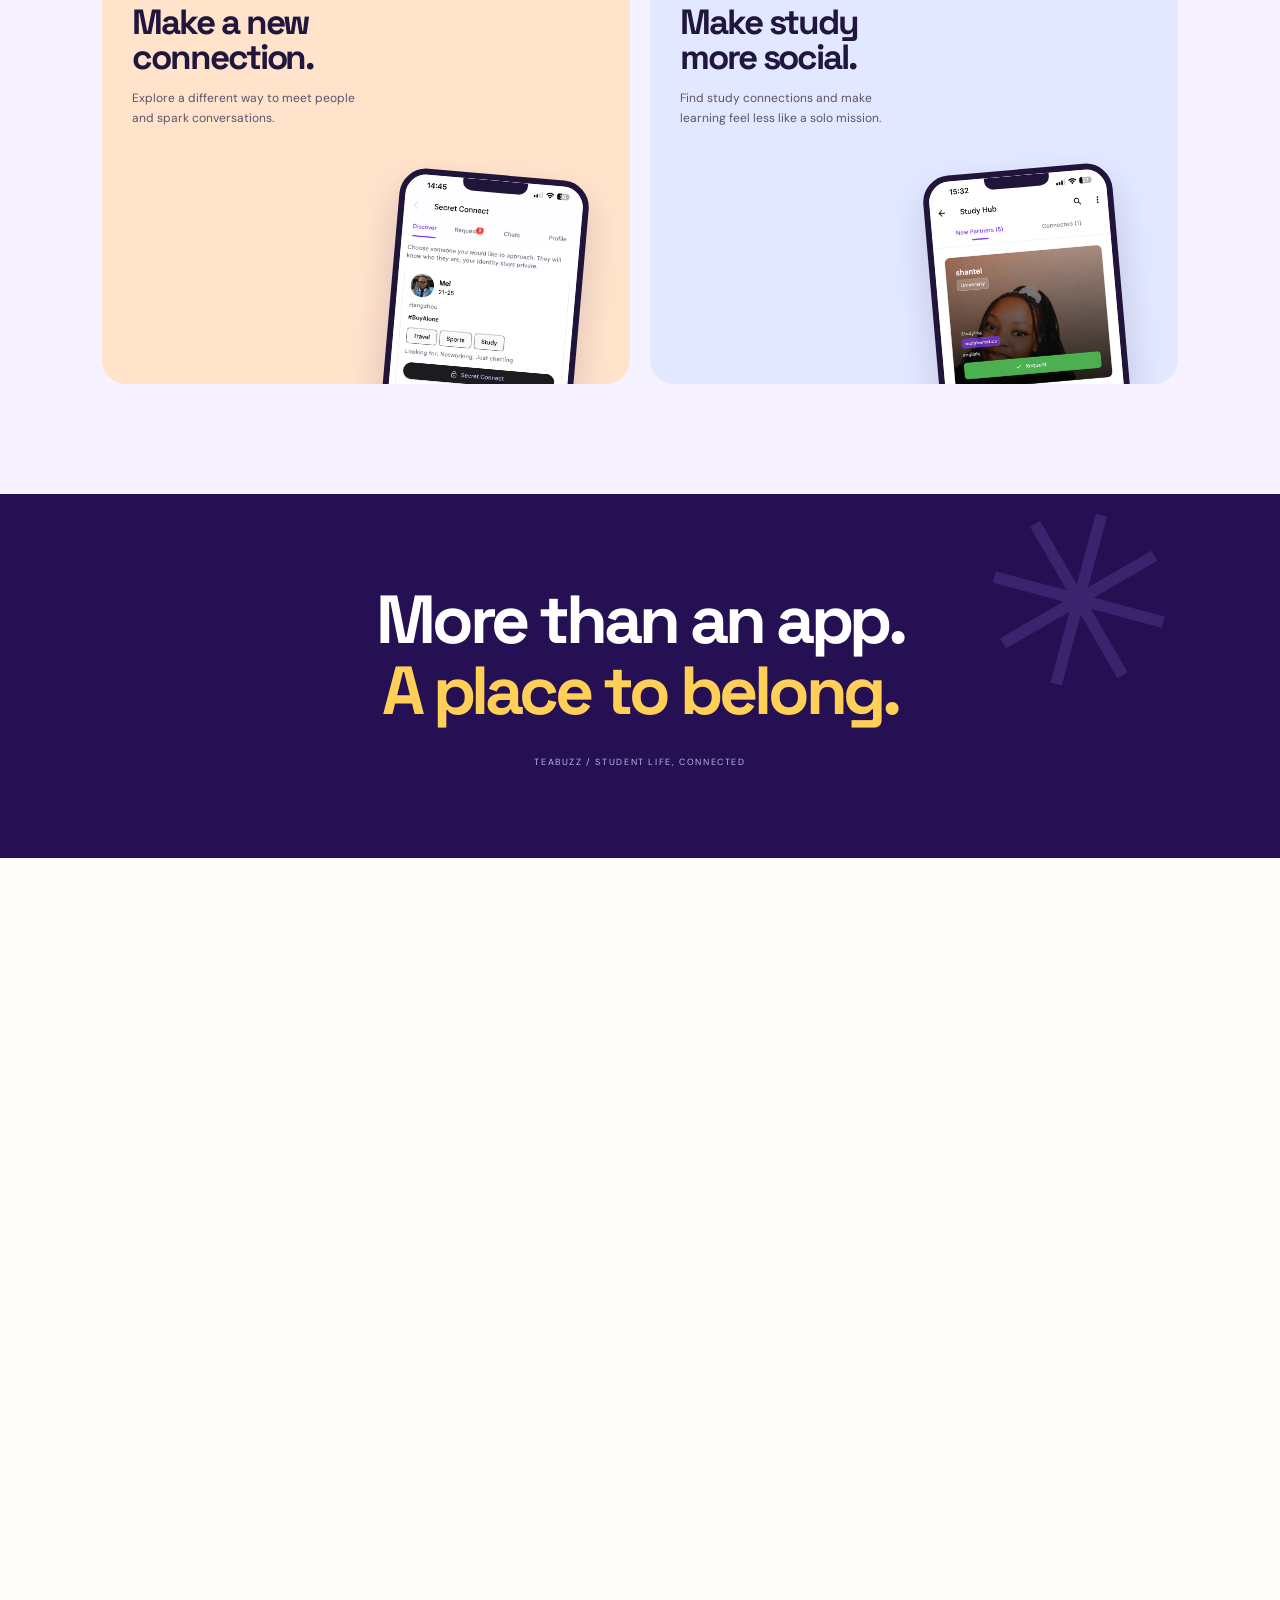
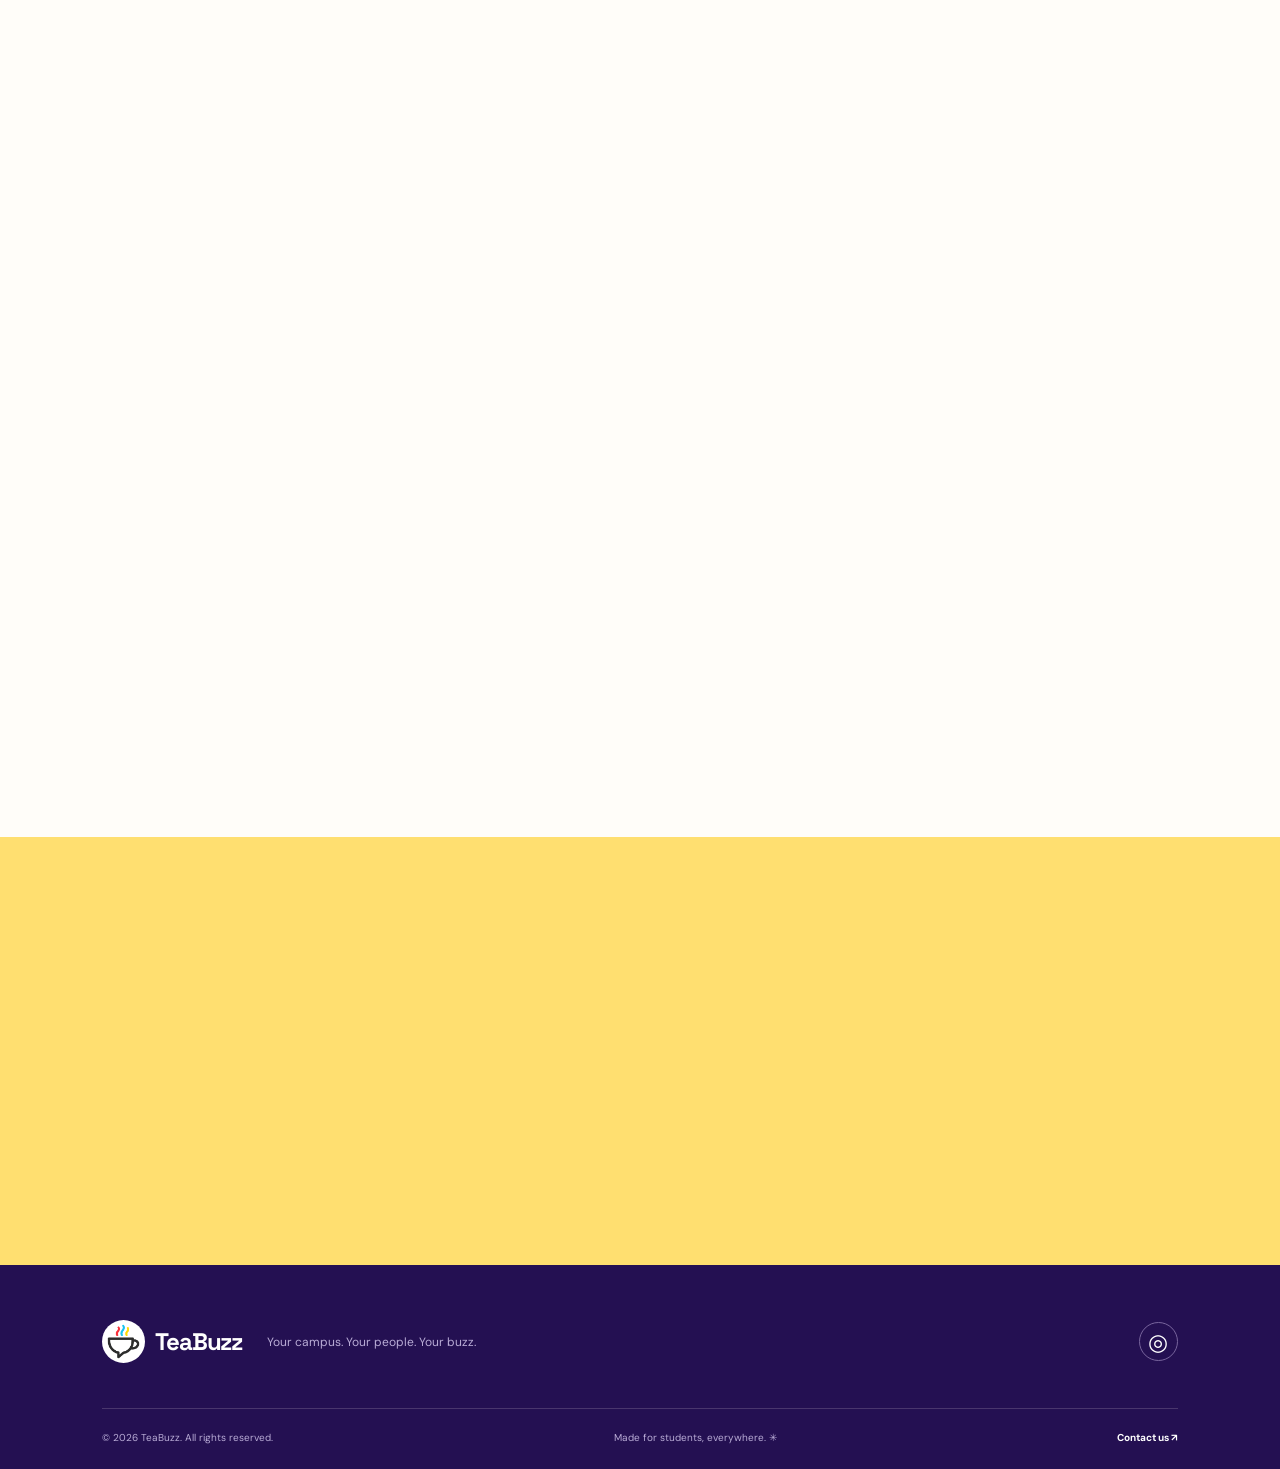
==== commit 37f9f85c: "Update index.html" ====
--- a/index.html
+++ b/index.html
@@ -10,6 +10,11 @@
   <meta property="og:description" content="A social space made for students, wherever they study.">
   <meta property="og:type" content="website">
   <title>TeaBuzz — Your Campus. Your People. Your Buzz.</title>
+
+  <!-- TeaBuzz favicon -->
+  <link rel="icon" type="image/png" href="assets/favicon.png?v=1">
+  <link rel="apple-touch-icon" href="assets/favicon.png?v=1">
+
   <link rel="preconnect" href="https://fonts.googleapis.com">
   <link rel="preconnect" href="https://fonts.gstatic.com" crossorigin>
   <link href="https://fonts.googleapis.com/css2?family=DM+Sans:wght@400;500;600;700;800&family=Space+Grotesk:wght@500;600;700&display=swap" rel="stylesheet">
@@ -93,7 +98,7 @@
         <span>MAKE CONNECTIONS</span><b>✳</b>
         <span>SHARE YOUR STORY</span><b>✳</b>
         <span>FIND YOUR PEOPLE</span><b>✳</b>
-        <span>DISCOVER CAMPUS LIFE</span><b>✳</b>
+        <span>DISCOVER CAMPUS LIFE</span>
       </div>
     </section>
 
@@ -207,26 +212,20 @@
         <div class="story-stamp">BUILT WITH<br>BIG DREAMS <span>✳</span></div>
       </div>
 
-<div class="story-copy reveal">
-  <div class="section-kicker">03 / THE STORY BEHIND THE BUZZ</div>
-
-  <h2>One idea.<br><em>A vision beyond<br>borders.</em></h2>
-
-  <p>I'm <strong>Kudakwashe Kayde Dhani</strong>, a young Zimbabwean founder and the person behind TeaBuzz.</p>
-
-  <p>I started with a question: what if students had one place to share their experiences, discover opportunities, find their people and connect beyond the boundaries of their own campus?</p>
-
-  <p>That question became TeaBuzz — a student-focused social platform built around the moments, interests and connections that make student life what it is. What began as one idea is now a bigger ambition: to connect students across universities, communities and countries.</p>
-
-  <p>Building TeaBuzz from Zimbabwe reflects something I believe deeply: meaningful ideas and technology can come from anywhere, and their impact doesn't have to stop at borders.</p>
-
-  <div class="story-signoff">
-    Built from Zimbabwe. Created for students everywhere.
-    <span>✦</span><br>
-    <small>— Kudakwashe Kayde Dhani, Founder of TeaBuzz</small>
-  </div>
-</div>
-
+      <div class="story-copy reveal">
+        <div class="section-kicker">03 / THE STORY BEHIND THE BUZZ</div>
+        <h2>One idea.<br><em>A vision beyond<br>borders.</em></h2>
+        <p>I'm <strong>Kudakwashe Kayde Dhani</strong>, a young Zimbabwean founder and the person behind TeaBuzz.</p>
+        <p>I started with a question: what if students had one place to share their experiences, discover opportunities, find their people and connect beyond the boundaries of their own campus?</p>
+        <p>That question became TeaBuzz — a student-focused social platform built around the moments, interests and connections that make student life what it is. What began as one idea is now a bigger ambition: to connect students across universities, communities and countries.</p>
+        <p>Building TeaBuzz from Zimbabwe reflects something I believe deeply: meaningful ideas and technology can come from anywhere, and their impact doesn't have to stop at borders.</p>
+        <div class="story-signoff">
+          Built from Zimbabwe. Created for students everywhere.
+          <span>✦</span><br>
+          <small>— Kudakwashe Kayde Dhani, Founder of TeaBuzz</small>
+        </div>
+      </div>
+    </section>
 
     <section class="community section-pad" id="community">
       <div class="community-card reveal">
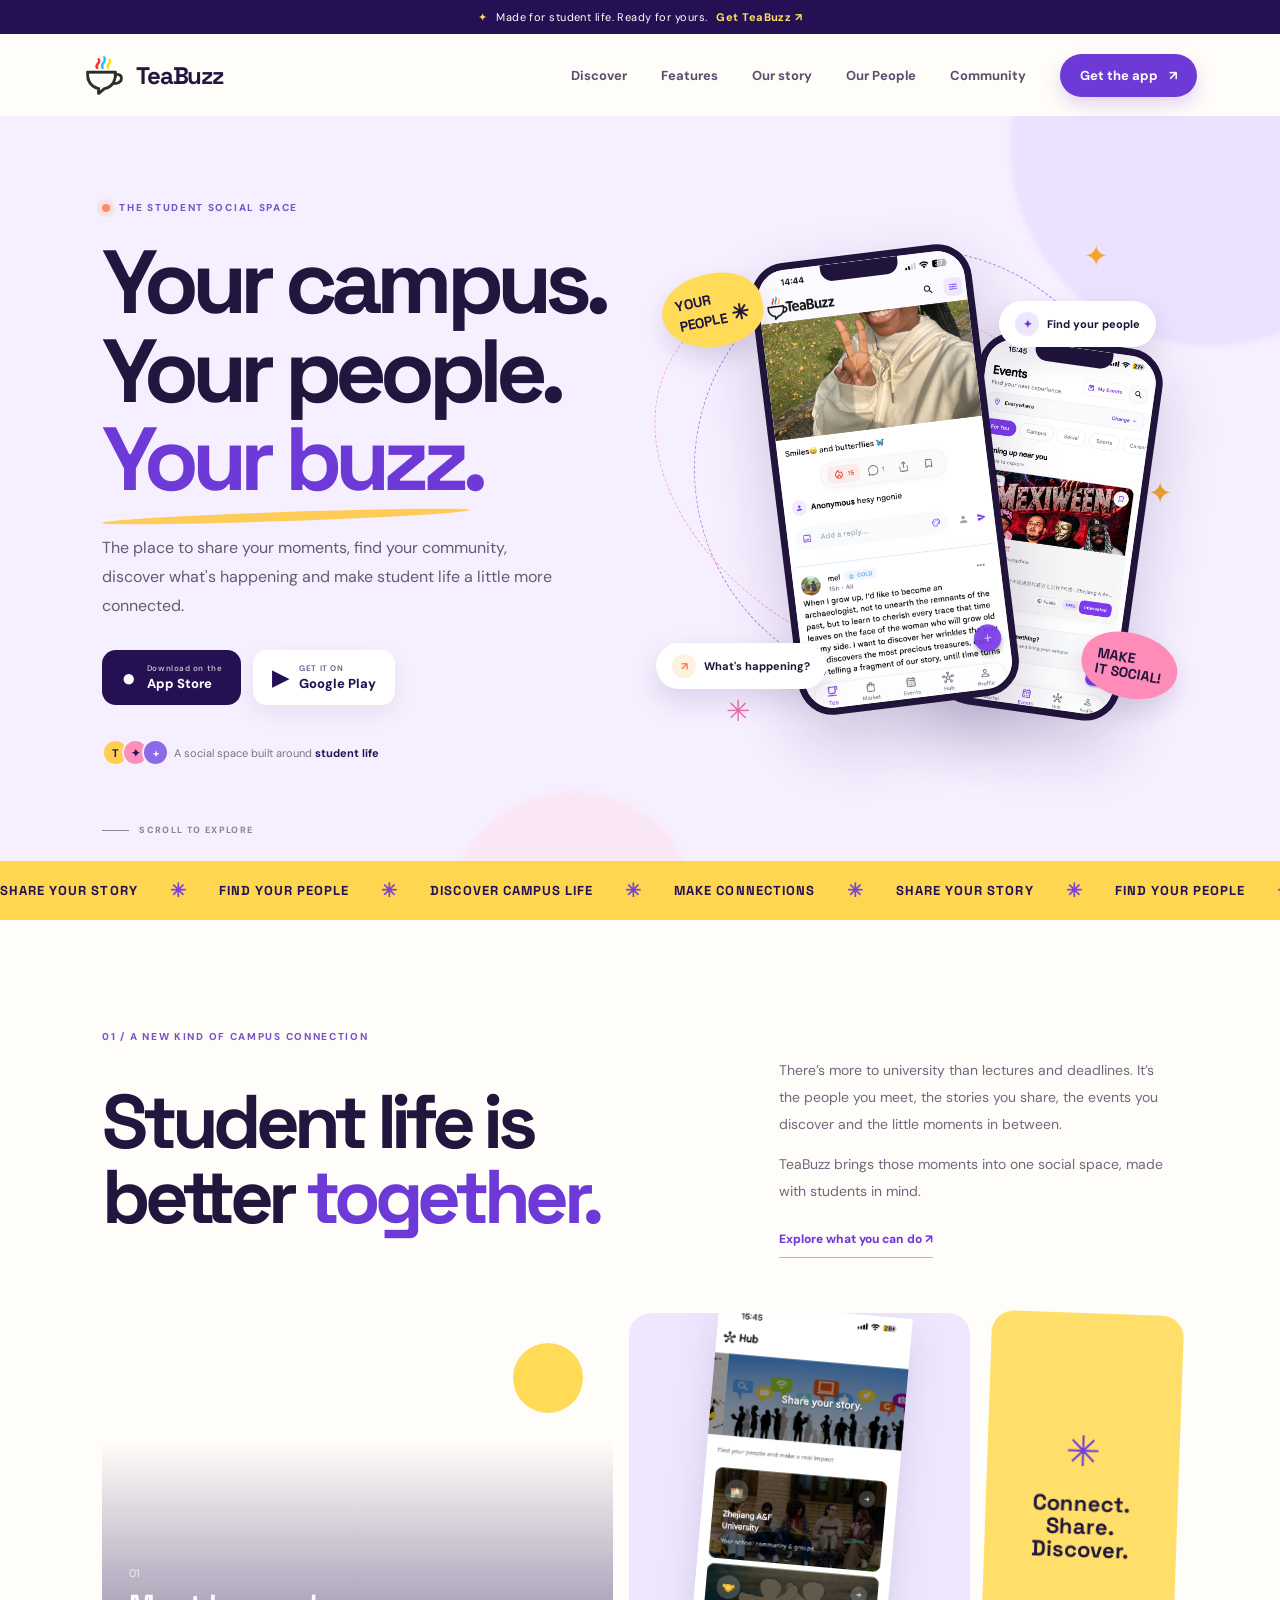
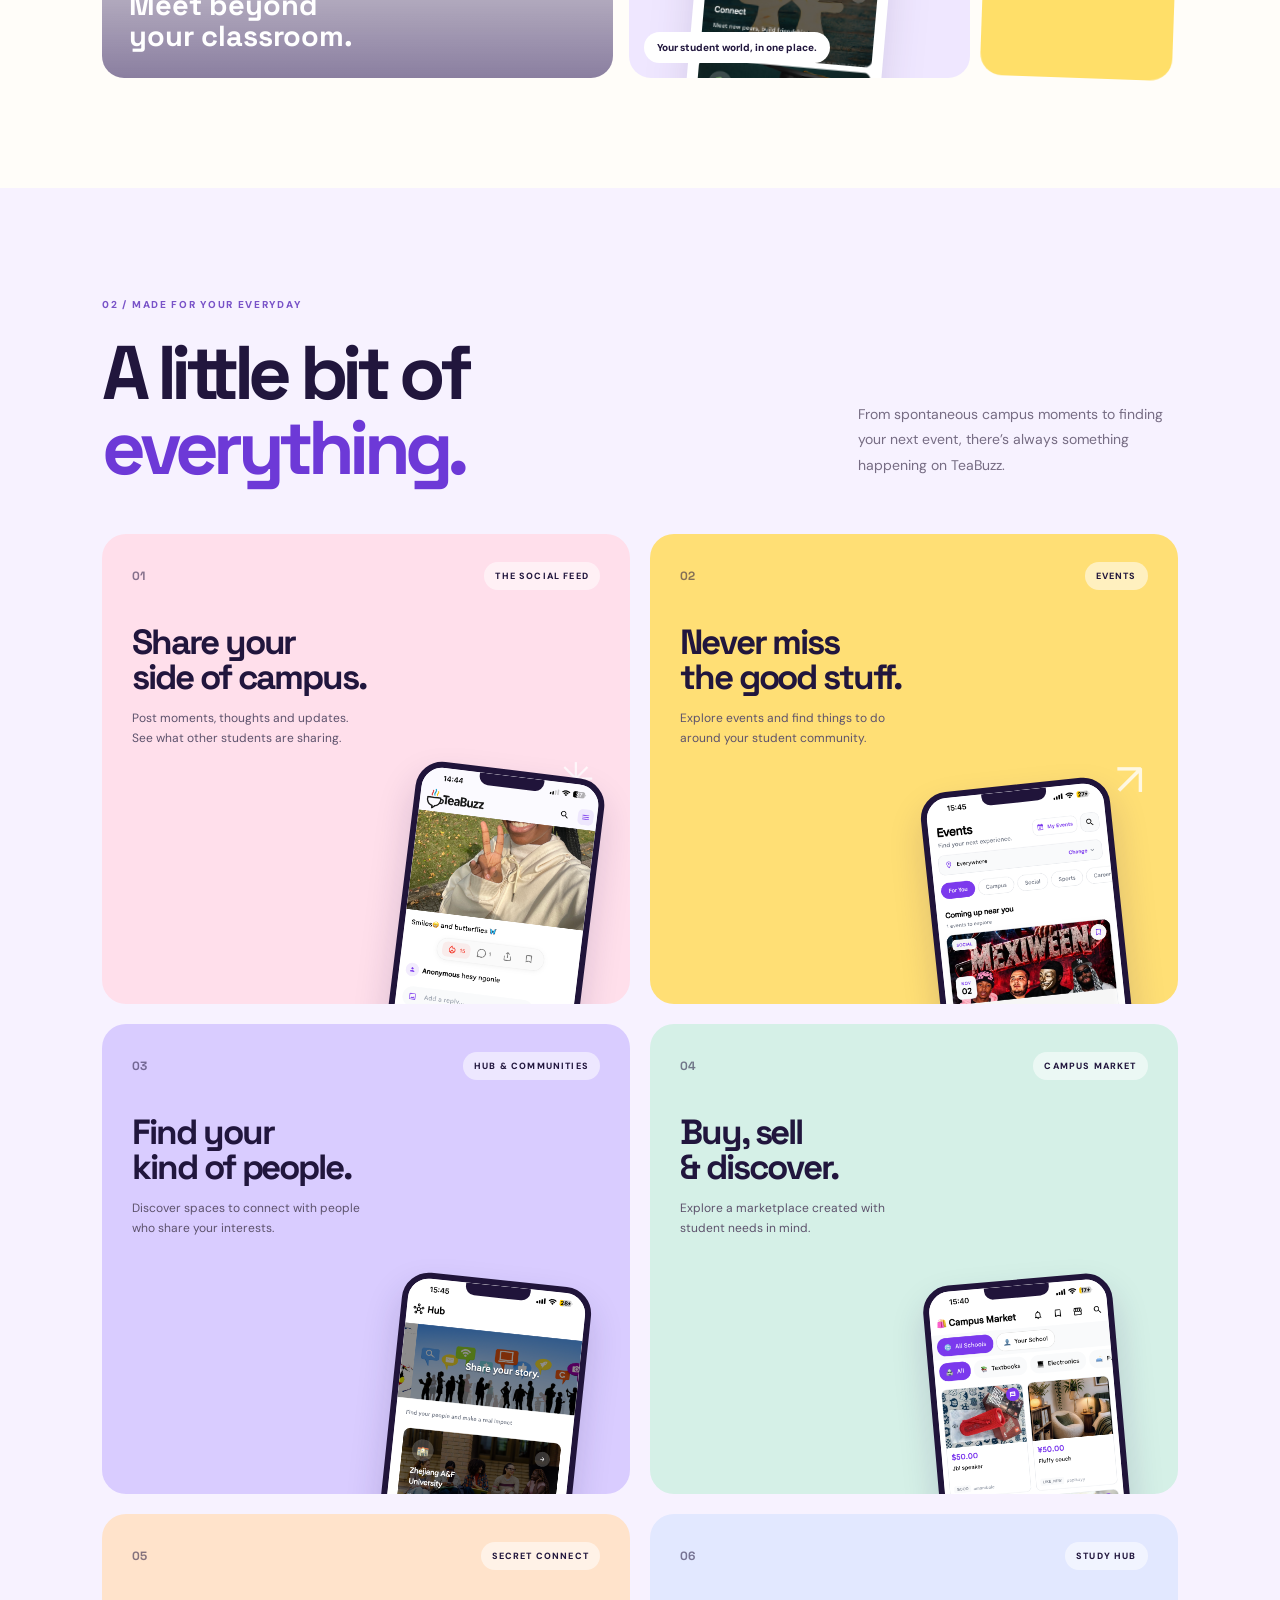
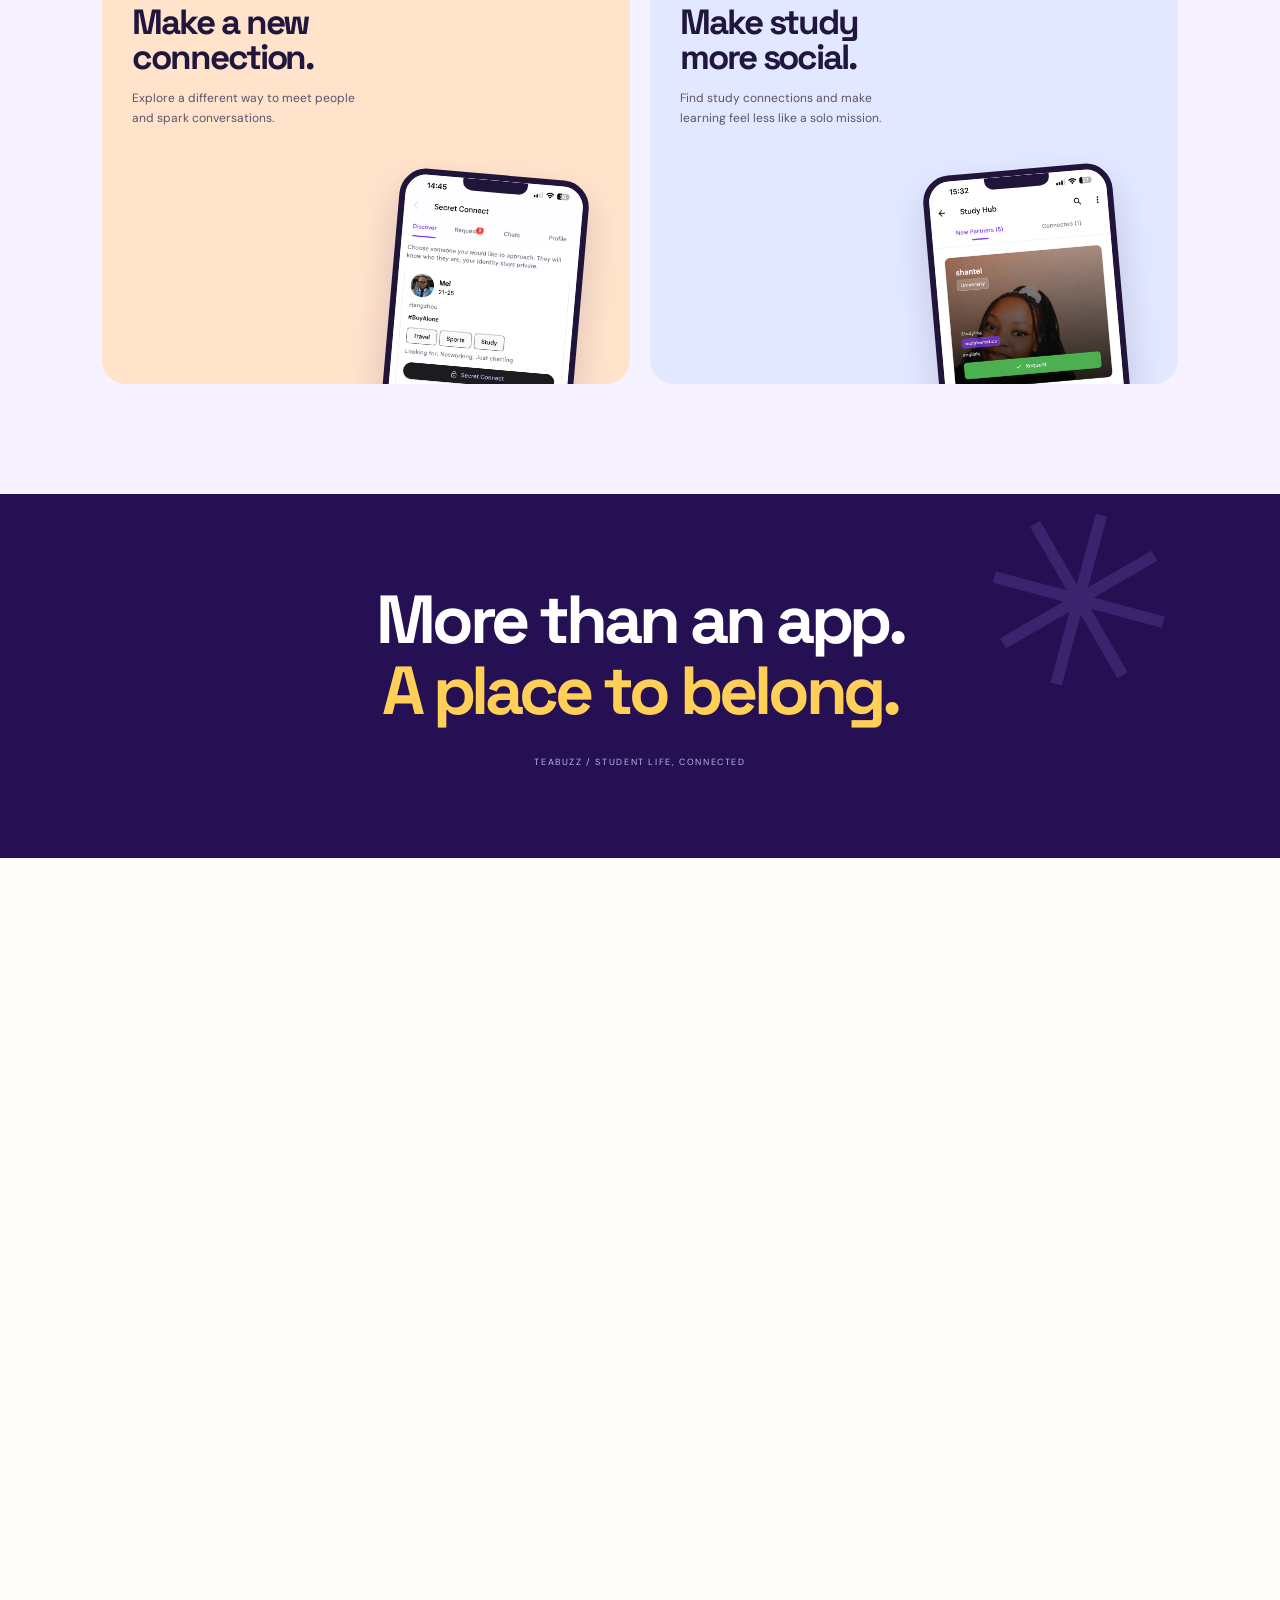
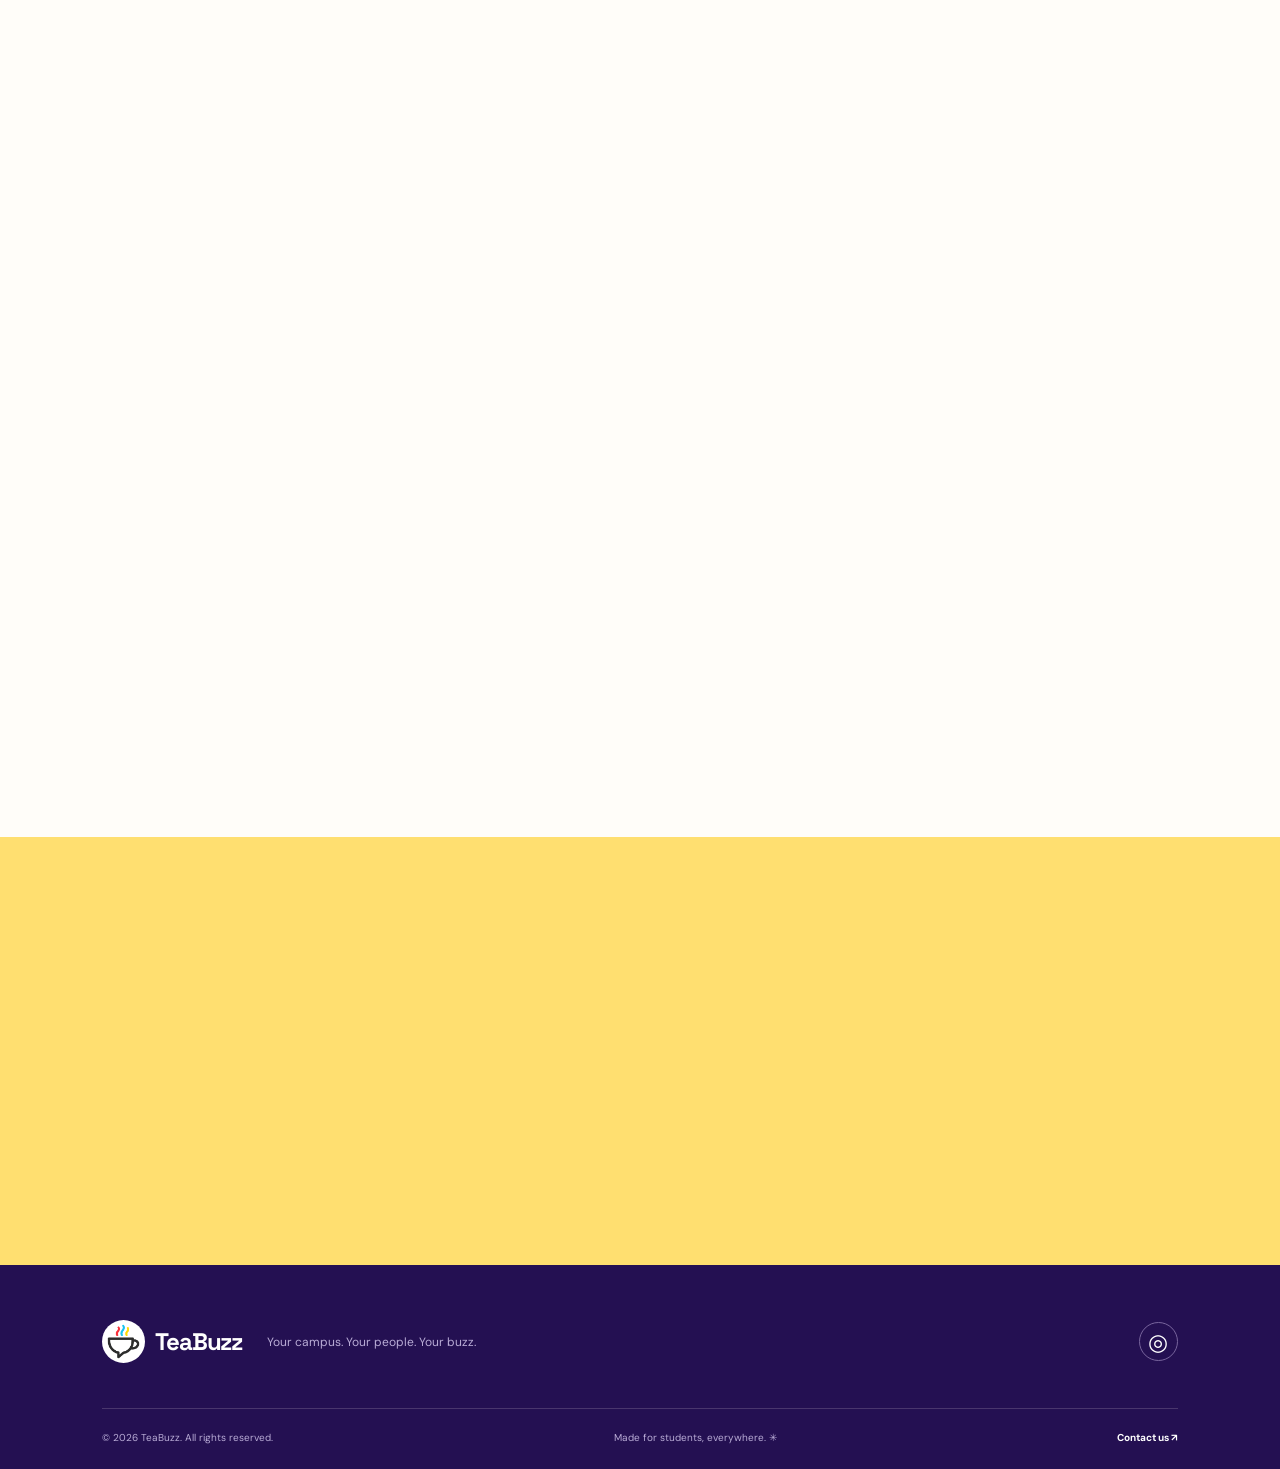
==== commit c519b357: "Add files via upload" ====
--- a/index.html
+++ b/index.html
@@ -1,4 +1,3 @@
-
 <!doctype html>
 <html lang="en">
 <head>
@@ -10,11 +9,8 @@
   <meta property="og:description" content="A social space made for students, wherever they study.">
   <meta property="og:type" content="website">
   <title>TeaBuzz — Your Campus. Your People. Your Buzz.</title>
-
-  <!-- TeaBuzz favicon -->
   <link rel="icon" type="image/png" href="assets/favicon.png?v=1">
   <link rel="apple-touch-icon" href="assets/favicon.png?v=1">
-
   <link rel="preconnect" href="https://fonts.googleapis.com">
   <link rel="preconnect" href="https://fonts.gstatic.com" crossorigin>
   <link href="https://fonts.googleapis.com/css2?family=DM+Sans:wght@400;500;600;700;800&family=Space+Grotesk:wght@500;600;700&display=swap" rel="stylesheet">
@@ -22,7 +18,6 @@
 </head>
 <body>
   <div class="announcement"><span class="spark">✦</span> Made for student life. Ready for yours. <a href="#download">Get TeaBuzz <span>↗</span></a></div>
-
   <header class="site-header" id="top">
     <a class="brand" href="#top" aria-label="TeaBuzz home">
       <img src="assets/logo.png" alt="TeaBuzz logo"><span>TeaBuzz</span>
@@ -32,6 +27,7 @@
       <a href="#discover">Discover</a>
       <a href="#features">Features</a>
       <a href="#story">Our story</a>
+      <a href="our-people.html">Our People</a>
       <a href="#community">Community</a>
       <a class="nav-cta" href="#download">Get the app <span>↗</span></a>
     </nav>
@@ -39,72 +35,36 @@
 
   <main>
     <section class="hero">
-      <div class="hero-glow glow-one"></div>
-      <div class="hero-glow glow-two"></div>
-
+      <div class="hero-glow glow-one"></div><div class="hero-glow glow-two"></div>
       <div class="hero-copy reveal">
         <div class="eyebrow"><span class="eyebrow-dot"></span> THE STUDENT SOCIAL SPACE</div>
         <h1>Your campus.<br>Your people.<br><span>Your buzz.</span></h1>
         <p class="hero-intro">The place to share your moments, find your community, discover what's happening and make student life a little more connected.</p>
-
         <div class="hero-actions">
-          <a class="button button-dark" href="https://apps.apple.com/hk/app/teabuzz/id6808042016?l=en-GB" target="_blank" rel="noopener">
-            <span class="store-icon">●</span>
-            <span><small>Download on the</small>App Store</span>
-          </a>
-          <a class="button button-light" href="https://play.google.com/store/apps/details?id=org.teabuzz.app" target="_blank" rel="noopener">
-            <span class="play-icon">▶</span>
-            <span><small>GET IT ON</small>Google Play</span>
-          </a>
+          <a class="button button-dark" href="https://apps.apple.com/hk/app/teabuzz/id6808042016?l=en-GB" target="_blank" rel="noopener"><span class="store-icon">●</span><span><small>Download on the</small>App Store</span></a>
+          <a class="button button-light" href="https://play.google.com/store/apps/details?id=org.teabuzz.app" target="_blank" rel="noopener"><span class="play-icon">▶</span><span><small>GET IT ON</small>Google Play</span></a>
         </div>
-
-        <div class="hero-proof">
-          <div class="avatar-stack"><b>T</b><b>✦</b><b>+</b></div>
-          <span>A social space built around <strong>student life</strong></span>
-        </div>
+        <div class="hero-proof"><div class="avatar-stack"><b>T</b><b>✦</b><b>+</b></div><span>A social space built around <strong>student life</strong></span></div>
       </div>
-
       <div class="hero-art" aria-label="TeaBuzz app preview">
-        <div class="orbit orbit-a"></div>
-        <div class="orbit orbit-b"></div>
+        <div class="orbit orbit-a"></div><div class="orbit orbit-b"></div>
         <div class="sticker sticker-yellow">YOUR<br>PEOPLE <span>✳</span></div>
         <div class="sticker sticker-pink">MAKE<br>IT SOCIAL!</div>
         <div class="float-pill pill-top"><span class="pill-icon purple">✦</span> Find your people</div>
-
-        <div class="phone phone-main">
-          <div class="phone-notch"></div>
-          <img src="assets/feedhomepage.png" alt="TeaBuzz social feed app screen">
-        </div>
-
-        <div class="phone phone-side">
-          <div class="phone-notch"></div>
-          <img src="assets/events%20page.png" alt="TeaBuzz events app screen">
-        </div>
-
+        <div class="phone phone-main"><div class="phone-notch"></div><img src="assets/feedhomepage.png" alt="TeaBuzz social feed app screen"></div>
+        <div class="phone phone-side"><div class="phone-notch"></div><img src="assets/events%20page.png" alt="TeaBuzz events app screen"></div>
         <div class="float-pill pill-bottom"><span class="pill-icon orange">↗</span> What's happening?</div>
-        <div class="sparkle s1">✦</div>
-        <div class="sparkle s2">✳</div>
-        <div class="sparkle s3">✦</div>
+        <div class="sparkle s1">✦</div><div class="sparkle s2">✳</div><div class="sparkle s3">✦</div>
       </div>
-
       <a class="scroll-cue" href="#discover"><span></span> SCROLL TO EXPLORE</a>
     </section>
 
-    <section class="ticker" aria-label="TeaBuzz highlights">
-      <div class="ticker-track">
-        <span>SHARE YOUR STORY</span><b>✳</b>
-        <span>FIND YOUR PEOPLE</span><b>✳</b>
-        <span>DISCOVER CAMPUS LIFE</span><b>✳</b>
-        <span>MAKE CONNECTIONS</span><b>✳</b>
-        <span>SHARE YOUR STORY</span><b>✳</b>
-        <span>FIND YOUR PEOPLE</span><b>✳</b>
-        <span>DISCOVER CAMPUS LIFE</span>
-      </div>
-    </section>
+    <section class="ticker" aria-label="TeaBuzz highlights"><div class="ticker-track">
+      <span>SHARE YOUR STORY</span><b>✳</b><span>FIND YOUR PEOPLE</span><b>✳</b><span>DISCOVER CAMPUS LIFE</span><b>✳</b><span>MAKE CONNECTIONS</span><b>✳</b><span>SHARE YOUR STORY</span><b>✳</b><span>FIND YOUR PEOPLE</span><b>✳</b><span>DISCOVER CAMPUS LIFE</span>
+    </div></section>
 
     <section class="intro section-pad" id="discover">
       <div class="section-kicker reveal">01 / A NEW KIND OF CAMPUS CONNECTION</div>
-
       <div class="intro-grid">
         <h2 class="reveal">Student life is<br>better <em>together.</em></h2>
         <div class="intro-text reveal">
@@ -113,184 +73,62 @@
           <a class="text-link" href="#features">Explore what you can do <span>↗</span></a>
         </div>
       </div>
-
       <div class="photo-band reveal">
-        <div class="photo-panel photo-campus">
-          <div class="photo-overlay"><span>01</span><strong>Meet beyond<br>your classroom.</strong></div>
-          <div class="shape-sun"></div>
-        </div>
-
-        <div class="photo-panel photo-app">
-          <img src="assets/hub%20page.png" alt="TeaBuzz Hub screen">
-          <div class="photo-caption">Your student world, in one place.</div>
-        </div>
-
-        <div class="photo-note">
-          <span>✳</span>
-          <strong>Connect.<br>Share.<br>Discover.</strong>
-        </div>
+        <div class="photo-panel photo-campus"><div class="photo-overlay"><span>01</span><strong>Meet beyond<br>your classroom.</strong></div><div class="shape-sun"></div></div>
+        <div class="photo-panel photo-app"><img src="assets/hub%20page.png" alt="TeaBuzz Hub screen"><div class="photo-caption">Your student world, in one place.</div></div>
+        <div class="photo-note"><span>✳</span><strong>Connect.<br>Share.<br>Discover.</strong></div>
       </div>
     </section>
 
     <section class="features section-pad" id="features">
-      <div class="features-head">
-        <div>
-          <div class="section-kicker reveal">02 / MADE FOR YOUR EVERYDAY</div>
-          <h2 class="reveal">A little bit of<br><em>everything.</em></h2>
-        </div>
-        <p class="reveal">From spontaneous campus moments to finding your next event, there’s always something happening on TeaBuzz.</p>
-      </div>
-
+      <div class="features-head"><div><div class="section-kicker reveal">02 / MADE FOR YOUR EVERYDAY</div><h2 class="reveal">A little bit of<br><em>everything.</em></h2></div><p class="reveal">From spontaneous campus moments to finding your next event, there’s always something happening on TeaBuzz.</p></div>
       <div class="feature-grid">
-        <article class="feature-card card-feed reveal">
-          <div class="feature-top"><span class="feature-number">01</span><span class="feature-tag">THE SOCIAL FEED</span></div>
-          <h3>Share your<br>side of campus.</h3>
-          <p>Post moments, thoughts and updates. See what other students are sharing.</p>
-          <div class="screen-wrap screen-feed">
-            <img src="assets/feedhomepage.png" alt="TeaBuzz feed interface">
-          </div>
-          <span class="card-doodle">✳</span>
-        </article>
-
-        <article class="feature-card card-events reveal">
-          <div class="feature-top"><span class="feature-number">02</span><span class="feature-tag">EVENTS</span></div>
-          <h3>Never miss<br>the good stuff.</h3>
-          <p>Explore events and find things to do around your student community.</p>
-          <div class="screen-wrap screen-events">
-            <img src="assets/events%20page.png" alt="TeaBuzz events interface">
-          </div>
-          <span class="card-doodle">↗</span>
-        </article>
-
-        <article class="feature-card card-hub reveal">
-          <div class="feature-top"><span class="feature-number">03</span><span class="feature-tag">HUB & COMMUNITIES</span></div>
-          <h3>Find your<br>kind of people.</h3>
-          <p>Discover spaces to connect with people who share your interests.</p>
-          <div class="screen-wrap screen-hub">
-            <img src="assets/hub%20page.png" alt="TeaBuzz Hub interface">
-          </div>
-        </article>
-
-        <article class="feature-card card-market reveal">
-          <div class="feature-top"><span class="feature-number">04</span><span class="feature-tag">CAMPUS MARKET</span></div>
-          <h3>Buy, sell<br>& discover.</h3>
-          <p>Explore a marketplace created with student needs in mind.</p>
-          <div class="screen-wrap screen-market">
-            <img src="assets/marketplace.png" alt="TeaBuzz Campus Market interface">
-          </div>
-        </article>
-
-        <article class="feature-card card-connect reveal">
-          <div class="feature-top"><span class="feature-number">05</span><span class="feature-tag">SECRET CONNECT</span></div>
-          <h3>Make a new<br>connection.</h3>
-          <p>Explore a different way to meet people and spark conversations.</p>
-          <div class="screen-wrap screen-connect">
-            <img src="assets/secret%20connect%20page.png" alt="TeaBuzz Secret Connect interface">
-          </div>
-        </article>
-
-        <article class="feature-card card-study reveal">
-          <div class="feature-top"><span class="feature-number">06</span><span class="feature-tag">STUDY HUB</span></div>
-          <h3>Make study<br>more social.</h3>
-          <p>Find study connections and make learning feel less like a solo mission.</p>
-          <div class="screen-wrap screen-study">
-            <img src="assets/study%20hub.png" alt="TeaBuzz Study Hub interface">
-          </div>
-        </article>
+        <article class="feature-card card-feed reveal"><div class="feature-top"><span class="feature-number">01</span><span class="feature-tag">THE SOCIAL FEED</span></div><h3>Share your<br>side of campus.</h3><p>Post moments, thoughts and updates. See what other students are sharing.</p><div class="screen-wrap screen-feed"><img src="assets/feedhomepage.png" alt="TeaBuzz feed interface"></div><span class="card-doodle">✳</span></article>
+        <article class="feature-card card-events reveal"><div class="feature-top"><span class="feature-number">02</span><span class="feature-tag">EVENTS</span></div><h3>Never miss<br>the good stuff.</h3><p>Explore events and find things to do around your student community.</p><div class="screen-wrap screen-events"><img src="assets/events%20page.png" alt="TeaBuzz events interface"></div><span class="card-doodle">↗</span></article>
+        <article class="feature-card card-hub reveal"><div class="feature-top"><span class="feature-number">03</span><span class="feature-tag">HUB & COMMUNITIES</span></div><h3>Find your<br>kind of people.</h3><p>Discover spaces to connect with people who share your interests.</p><div class="screen-wrap screen-hub"><img src="assets/hub%20page.png" alt="TeaBuzz Hub interface"></div></article>
+        <article class="feature-card card-market reveal"><div class="feature-top"><span class="feature-number">04</span><span class="feature-tag">CAMPUS MARKET</span></div><h3>Buy, sell<br>& discover.</h3><p>Explore a marketplace created with student needs in mind.</p><div class="screen-wrap screen-market"><img src="assets/marketplace.png" alt="TeaBuzz Campus Market interface"></div></article>
+        <article class="feature-card card-connect reveal"><div class="feature-top"><span class="feature-number">05</span><span class="feature-tag">SECRET CONNECT</span></div><h3>Make a new<br>connection.</h3><p>Explore a different way to meet people and spark conversations.</p><div class="screen-wrap screen-connect"><img src="assets/secret%20connect%20page.png" alt="TeaBuzz Secret Connect interface"></div></article>
+        <article class="feature-card card-study reveal"><div class="feature-top"><span class="feature-number">06</span><span class="feature-tag">STUDY HUB</span></div><h3>Make study<br>more social.</h3><p>Find study connections and make learning feel less like a solo mission.</p><div class="screen-wrap screen-study"><img src="assets/study%20hub.png" alt="TeaBuzz Study Hub interface"></div></article>
       </div>
     </section>
 
-    <section class="marquee-quote">
-      <div class="quote-shape">✳</div>
-      <p>More than an app.<br><em>A place to belong.</em></p>
-      <span>TEABUZZ / STUDENT LIFE, CONNECTED</span>
-    </section>
+    <section class="marquee-quote"><div class="quote-shape">✳</div><p>More than an app.<br><em>A place to belong.</em></p><span>TEABUZZ / STUDENT LIFE, CONNECTED</span></section>
 
     <section class="story section-pad" id="story">
-      <div class="story-image reveal">
-        <img src="assets/founders%20picture.jpg" alt="TeaBuzz founder">
-        <div class="story-stamp">BUILT WITH<br>BIG DREAMS <span>✳</span></div>
-      </div>
-
+      <div class="story-image reveal"><img src="assets/founders%20picture.jpg" alt="TeaBuzz founder"><div class="story-stamp">BUILT WITH<br>BIG DREAMS <span>✳</span></div></div>
       <div class="story-copy reveal">
-        <div class="section-kicker">03 / THE STORY BEHIND THE BUZZ</div>
-        <h2>One idea.<br><em>A vision beyond<br>borders.</em></h2>
+        <div class="section-kicker">03 / THE STORY BEHIND THE BUZZ</div><h2>One idea.<br><em>A vision beyond<br>borders.</em></h2>
         <p>I'm <strong>Kudakwashe Kayde Dhani</strong>, a young Zimbabwean founder and the person behind TeaBuzz.</p>
         <p>I started with a question: what if students had one place to share their experiences, discover opportunities, find their people and connect beyond the boundaries of their own campus?</p>
         <p>That question became TeaBuzz — a student-focused social platform built around the moments, interests and connections that make student life what it is. What began as one idea is now a bigger ambition: to connect students across universities, communities and countries.</p>
         <p>Building TeaBuzz from Zimbabwe reflects something I believe deeply: meaningful ideas and technology can come from anywhere, and their impact doesn't have to stop at borders.</p>
-        <div class="story-signoff">
-          Built from Zimbabwe. Created for students everywhere.
-          <span>✦</span><br>
-          <small>— Kudakwashe Kayde Dhani, Founder of TeaBuzz</small>
-        </div>
+        <div class="story-signoff">Built from Zimbabwe. Created for students everywhere.<span>✦</span><br><small>— Kudakwashe Kayde Dhani, Founder of TeaBuzz</small></div>
       </div>
     </section>
 
-    <section class="community section-pad" id="community">
-      <div class="community-card reveal">
-        <div class="community-copy">
-          <div class="section-kicker light-kicker">04 / YOUR NEXT CHAPTER STARTS HERE</div>
-          <h2>Come for the app.<br><em>Stay for the people.</em></h2>
-          <p>Join the growing TeaBuzz community and bring a little more connection to your student life.</p>
-          <a class="button button-white" href="#download">Get started <span>↗</span></a>
-        </div>
+    <section class="community section-pad" id="community"><div class="community-card reveal">
+      <div class="community-copy"><div class="section-kicker light-kicker">04 / YOUR NEXT CHAPTER STARTS HERE</div><h2>Come for the app.<br><em>Stay for the people.</em></h2><p>Join the growing TeaBuzz community and bring a little more connection to your student life.</p><a class="button button-white" href="#download">Get started <span>↗</span></a></div>
+      <div class="community-art"><div class="blob blob-one"></div><div class="blob blob-two"></div><div class="mini-phone"><img src="assets/profile%20page.png" alt="TeaBuzz student profile"></div><div class="community-bubble bubble-a">HELLO<br>THERE! 👋</div><div class="community-bubble bubble-b">YOUR<br>COMMUNITY ✳</div><div class="community-star">✳</div></div>
+    </div></section>
 
-        <div class="community-art">
-          <div class="blob blob-one"></div>
-          <div class="blob blob-two"></div>
-          <div class="mini-phone">
-            <img src="assets/profile%20page.png" alt="TeaBuzz student profile">
-          </div>
-          <div class="community-bubble bubble-a">HELLO<br>THERE! 👋</div>
-          <div class="community-bubble bubble-b">YOUR<br>COMMUNITY ✳</div>
-          <div class="community-star">✳</div>
-        </div>
+    <section class="download section-pad" id="download"><div class="download-inner reveal">
+      <div class="section-kicker">05 / READY WHEN YOU ARE</div><h2>Find your buzz.</h2><p>Your people, your interests, your student life. It all starts here.</p>
+      <div class="hero-actions centered">
+        <a class="button button-dark" href="https://apps.apple.com/hk/app/teabuzz/id6808042016?l=en-GB" target="_blank" rel="noopener"><span class="store-icon">●</span><span><small>Download on the</small>App Store</span></a>
+        <a class="button button-dark" href="https://play.google.com/store/apps/details?id=org.teabuzz.app" target="_blank" rel="noopener"><span class="play-icon">▶</span><span><small>GET IT ON</small>Google Play</span></a>
       </div>
-    </section>
-
-    <section class="download section-pad" id="download">
-      <div class="download-inner reveal">
-        <div class="section-kicker">05 / READY WHEN YOU ARE</div>
-        <h2>Find your buzz.</h2>
-        <p>Your people, your interests, your student life. It all starts here.</p>
-
-        <div class="hero-actions centered">
-          <a class="button button-dark" href="https://apps.apple.com/hk/app/teabuzz/id6808042016?l=en-GB" target="_blank" rel="noopener">
-            <span class="store-icon">●</span>
-            <span><small>Download on the</small>App Store</span>
-          </a>
-          <a class="button button-dark" href="https://play.google.com/store/apps/details?id=org.teabuzz.app" target="_blank" rel="noopener">
-            <span class="play-icon">▶</span>
-            <span><small>GET IT ON</small>Google Play</span>
-          </a>
-        </div>
-
-        <div class="download-doodle doodle-left">✳</div>
-        <div class="download-doodle doodle-right">✦</div>
-      </div>
-    </section>
+      <div class="download-doodle doodle-left">✳</div><div class="download-doodle doodle-right">✦</div>
+    </div></section>
   </main>
 
   <footer class="footer">
     <div class="footer-main">
-      <a class="brand footer-brand" href="#top">
-        <img src="assets/logo.png" alt="">
-        <span>TeaBuzz</span>
-      </a>
+      <a class="brand footer-brand" href="#top"><img src="assets/logo.png" alt=""><span>TeaBuzz</span></a>
       <p>Your campus. Your people. Your buzz.</p>
-      <div class="footer-social">
-        <a href="https://www.instagram.com/teabu_zz/" target="_blank" rel="noopener" aria-label="Instagram">◎</a>
-      </div>
+      <div class="footer-social"><a href="https://www.instagram.com/teabu_zz/" target="_blank" rel="noopener" aria-label="Instagram">◎</a></div>
     </div>
-
-    <div class="footer-bottom">
-      <span>© <span id="year"></span> TeaBuzz. All rights reserved.</span>
-      <span>Made for students, everywhere. ✳</span>
-      <a href="mailto:blackishtechnologies@gmail.com">Contact us ↗</a>
-    </div>
+    <div class="footer-bottom"><span>© <span id="year"></span> TeaBuzz. All rights reserved.</span><span>Made for students, everywhere. ✳</span><a href="mailto:blackishtechnologies@gmail.com">Contact us ↗</a></div>
   </footer>
-
   <script src="script.js"></script>
 </body>
 </html>
